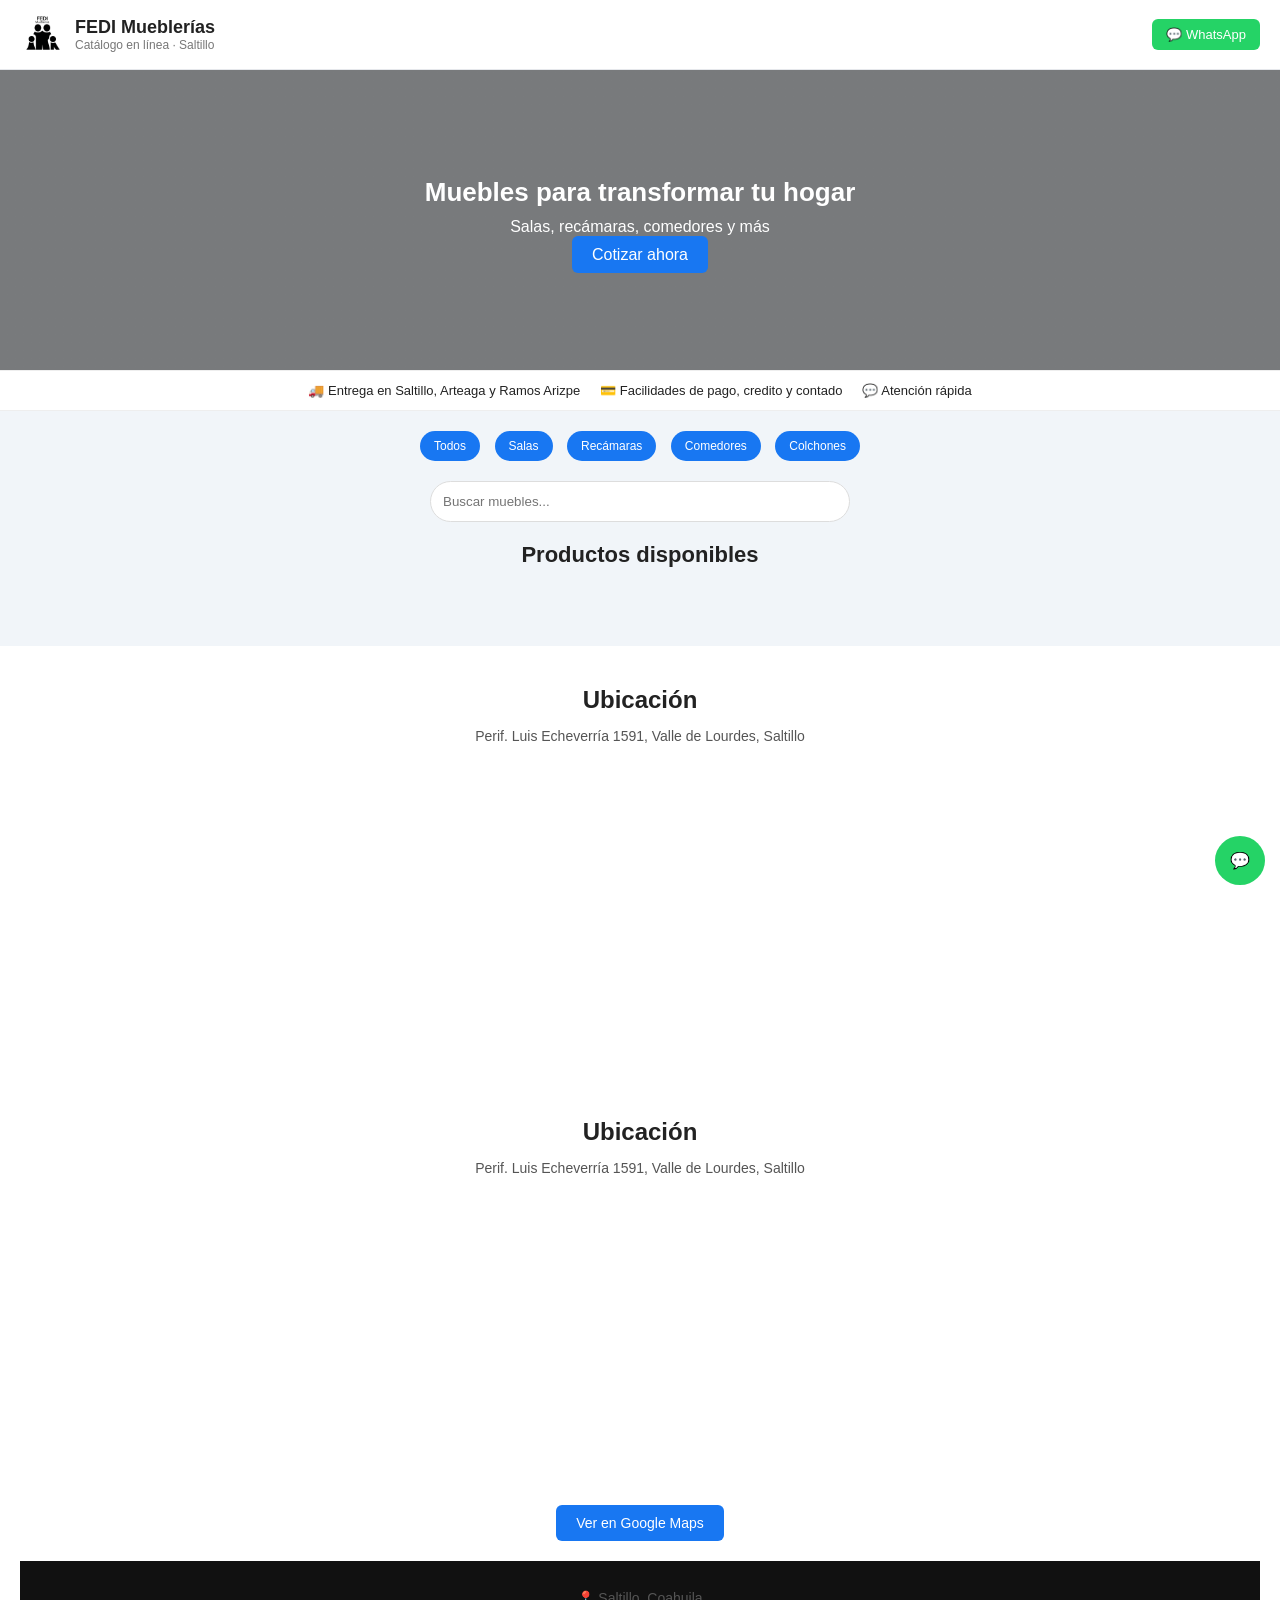
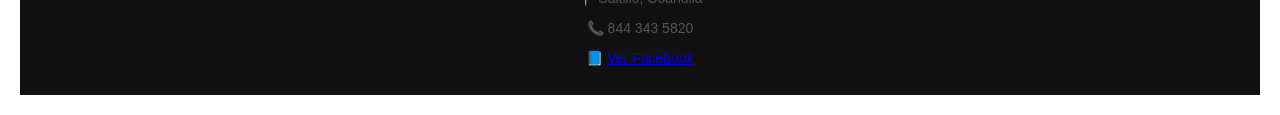
==== index.html @ 29b48a4b "Add files via upload" ====
<head>
  <meta charset="UTF-8">
  <meta name="viewport" content="width=device-width, initial-scale=1.0">
  <title>FEDI Mueblerías</title>

  <link rel="stylesheet" href="styles.css">
</head>

<body>

<header class="header">
  <div class="header-left">
    <img src="img/logo.png" class="logo">
    <div>
      <h1>FEDI Mueblerías</h1>
      <span>Catálogo en línea · Saltillo</span>
    </div>
  </div>

  <a href="https://wa.me/528443435820" target="_blank" class="header-btn">
    💬 WhatsApp
  </a>
</header>

<!-- HERO TIPO TIENDA -->
<section class="hero-banner">
  <div class="hero-content">
    <h2>Muebles para transformar tu hogar</h2>
    <p>Salas, recámaras, comedores y más</p>
    <a href="https://wa.me/528443435820" target="_blank">Cotizar ahora</a>
  </div>
</section>

<!-- BENEFICIOS -->
<section class="benefits">
  <div>🚚 Entrega en Saltillo, Arteaga y Ramos Arizpe</div>
  <div>💳 Facilidades de pago, credito y contado</div>
  <div>💬 Atención rápida</div>
</section>

<!-- CATEGORIAS -->
<section class="categorias">
  <button onclick="filtrar('todos')">Todos</button>
  <button onclick="filtrar('salas')">Salas</button>
  <button onclick="filtrar('recamaras')">Recámaras</button>
  <button onclick="filtrar('comedores')">Comedores</button>
  <button onclick="filtrar('colchones')">Colchones</button>
</section>

<!-- BUSCADOR -->
<div class="buscador">
  <input type="text" id="busqueda" placeholder="Buscar muebles..." onkeyup="buscar()">
</div>

<!-- TITULO -->
<h2 class="titulo-seccion">Productos disponibles</h2>

<!-- PRODUCTOS -->
<section id="productos" class="productos"></section>

<!-- WHATSAPP FLOAT -->
<a class="floating" href="https://wa.me/528443435820" target="_blank">
  💬
</a>
<!-- MAPA -->
<section class="mapa">
  <h2>Ubicación</h2>
  <p>Perif. Luis Echeverría 1591, Valle de Lourdes, Saltillo</p>

 <iframe 
  src="https://www.google.com/maps?q=25.388663528771954,-100.99330162883564&output=embed"
  width="100%" 
  height="300" 
  style="border:0;" 
  allowfullscreen="" 
  loading="lazy">
</iframe>

<section class="mapa">
  <h2>Ubicación</h2>
  <p>Perif. Luis Echeverría 1591, Valle de Lourdes, Saltillo</p>

  <iframe 
    src="https://www.google.com/maps?q=25.388663528771954,-100.99330162883564&output=embed"
    width="100%" 
    height="300" 
    style="border:0;" 
    allowfullscreen="" 
    loading="lazy">
  </iframe>

  <a href="https://maps.app.goo.gl/R4oZ66bBWHEtP9Dy7" target="_blank" class="btn-mapa">
    Ver en Google Maps
  </a>
</section>

<!-- FOOTER -->
<footer>
  <p>📍 Saltillo, Coahuila</p>
  <p>📞 844 343 5820</p>
  <p>📘 <a href="https://facebook.com/TU_LINK_AQUI" target="_blank">Ver Facebook</a></p>
</footer>

<script src="script.js"></script>
</body>
---- styles.css ----
body {
  margin: 0;
  font-family: 'Segoe UI', Arial, sans-serif;
  background: #f5f6f8;
  color: #222;
}

/* HEADER */
.header {
  display: flex;
  justify-content: space-between;
  align-items: center;
  background: white;
  padding: 12px 20px;
  border-bottom: 1px solid #e5e7eb;
  position: sticky;
  top: 0;
  z-index: 100;
}

.header-left {
  display: flex;
  align-items: center;
  gap: 10px;
}

.logo {
  width: 45px;
}

.header h1 {
  font-size: 16px;
  margin: 0;
}

.header span {
  font-size: 12px;
  color: #777;
}

.header-btn {
  background: #25D366;
  padding: 8px 14px;
  color: white;
  text-decoration: none;
  border-radius: 6px;
  font-size: 13px;
  font-weight: 500;
}

/* HERO */
.hero {
  text-align: center;
  padding: 30px 15px 10px;
}

.hero h2 {
  margin: 0;
  font-size: 22px;
}

.hero p {
  color: #666;
  margin-top: 5px;
}

/* BENEFICIOS */
.benefits {
  display: flex;
  justify-content: center;
  gap: 20px;
  background: white;
  padding: 12px;
  font-size: 13px;
  border-top: 1px solid #eee;
  border-bottom: 1px solid #eee;
}

/* CATEGORIAS */
.categorias {
  text-align: center;
  margin: 15px;
}

.categorias button {
  margin: 5px;
  padding: 8px 14px;
  border: none;
  background: #1877F2;
  color: white;
  border-radius: 20px;
  font-size: 12px;
  cursor: pointer;
}

/* BUSCADOR */
.buscador {
  text-align: center;
  margin: 15px;
}

.buscador input {
  width: 90%;
  max-width: 420px;
  padding: 12px;
  border-radius: 25px;
  border: 1px solid #ddd;
  outline: none;
}

/* PRODUCTOS */
.productos {
  display: grid;
  grid-template-columns: repeat(3, 1fr);
  gap: 20px;
  padding: 20px;
}

/* RESPONSIVE */
@media (max-width: 900px) {
  .productos {
    grid-template-columns: repeat(2, 1fr);
  }
}

@media (max-width: 500px) {
  .productos {
    grid-template-columns: 1fr;
  }
}

/* CARD */
.card {
  background: white;
  border-radius: 12px;
  overflow: hidden;
  transition: 0.25s ease;
  border: 1px solid #eee;
}

.card:hover {
  transform: translateY(-5px);
  box-shadow: 0 10px 25px rgba(0,0,0,0.08);
}

/* IMG */
.card img {
  width: 100%;
  height: 200px;
  object-fit: contain;
  background: #fafafa;
  padding: 10px;
}

/* INFO */
.card-info {
  padding: 12px;
}

.card-info h3 {
  font-size: 14px;
  margin: 5px 0;
}

/* PRECIO */
.precio {
  font-size: 18px;
  font-weight: bold;
  color: #111;
}

/* BOTON */
.card-info a {
  display: block;
  margin-top: 10px;
  background: #1877F2;
  color: white;
  text-align: center;
  padding: 10px;
  border-radius: 6px;
  text-decoration: none;
  font-size: 13px;
}

/* TAG */
.tag {
  font-size: 10px;
  background: #111;
  color: white;
  padding: 3px 6px;
  border-radius: 4px;
}

/* FLOATING */
.floating {
  position: fixed;
  bottom: 15px;
  right: 15px;
  background: #25D366;
  color: white;
  padding: 15px;
  border-radius: 50%;
  text-decoration: none;
}

/* FOOTER */
footer {
  background: #111;
  color: white;
  text-align: center;
  padding: 15px;
  font-size: 13px;
}
.hero-banner {
  background: linear-gradient(rgba(0,0,0,0.5), rgba(0,0,0,0.5)),
              url('img/banner.jpg');
  background-size: cover;
  background-position: center;
  height: 300px;
  display: flex;
  align-items: center;
  justify-content: center;
  text-align: center;
  color: white;
}

.hero-content h2 {
  font-size: 26px;
  margin: 0;
}

.hero-content p {
  margin: 10px 0;
}

.hero-content a {
  background: #1877F2;
  padding: 10px 20px;
  color: white;
  text-decoration: none;
  border-radius: 6px;
}
.titulo-seccion {
  text-align: center;
  margin-top: 20px;
}
.productos {
  max-width: 1200px;
  margin: auto;
}
.mapa {
  text-align: center;
  padding: 20px;
  background: white;
  margin-top: 20px;
}

.mapa h2 {
  margin-bottom: 10px;
}

.mapa p {
  color: #555;
  font-size: 14px;
}
body {
  background: #f1f5f9;
}

/* mejora header */
.header h1 {
  font-size: 18px;
  font-weight: 600;
}

/* mejora botones */
.header-btn:hover,
.card-info a:hover {
  opacity: 0.85;
}

/* mejora cards */
.card {
  transition: all 0.2s ease;
}

/* mejora titulo */
.titulo-seccion {
  font-size: 22px;
  font-weight: 600;
}
.btn-mapa {
  display: inline-block;
  margin-top: 15px;
  padding: 10px 20px;
  background: #1877F2;
  color: white;
  text-decoration: none;
  border-radius: 6px;
  font-size: 14px;
}
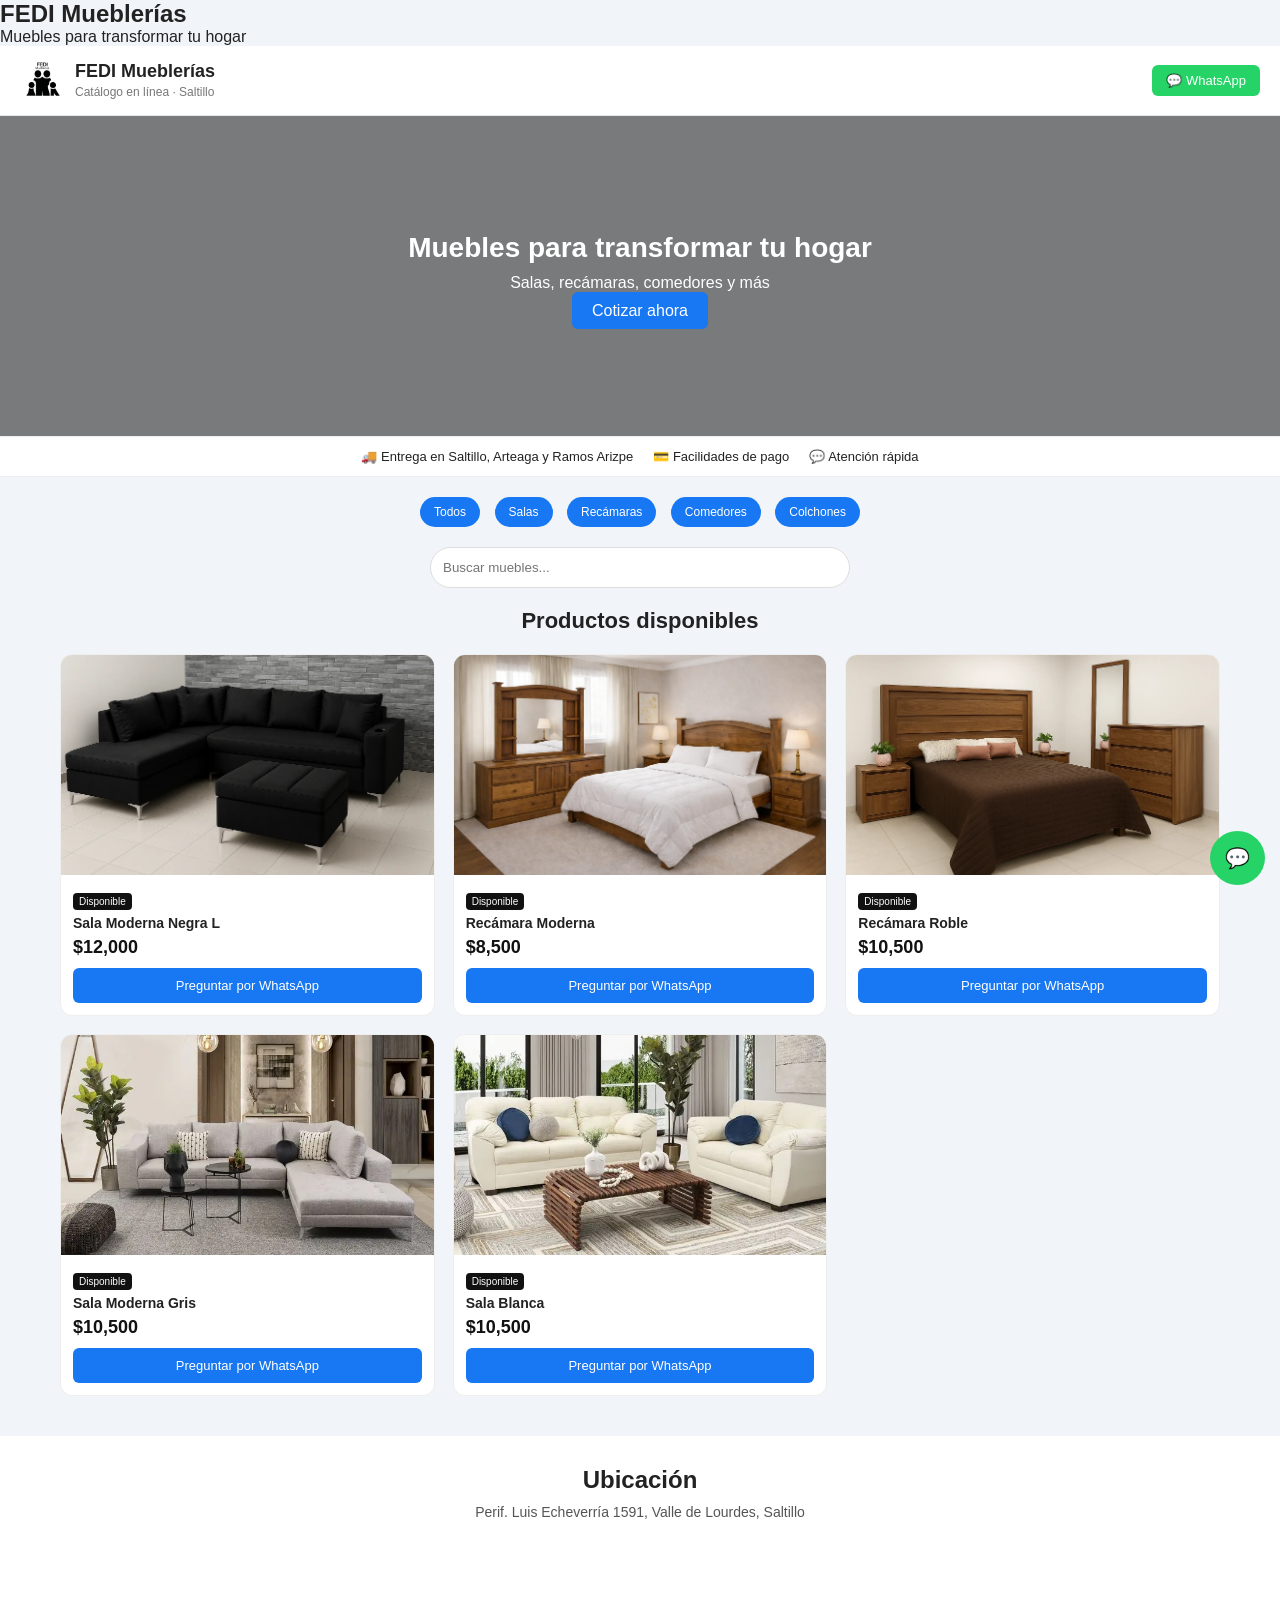
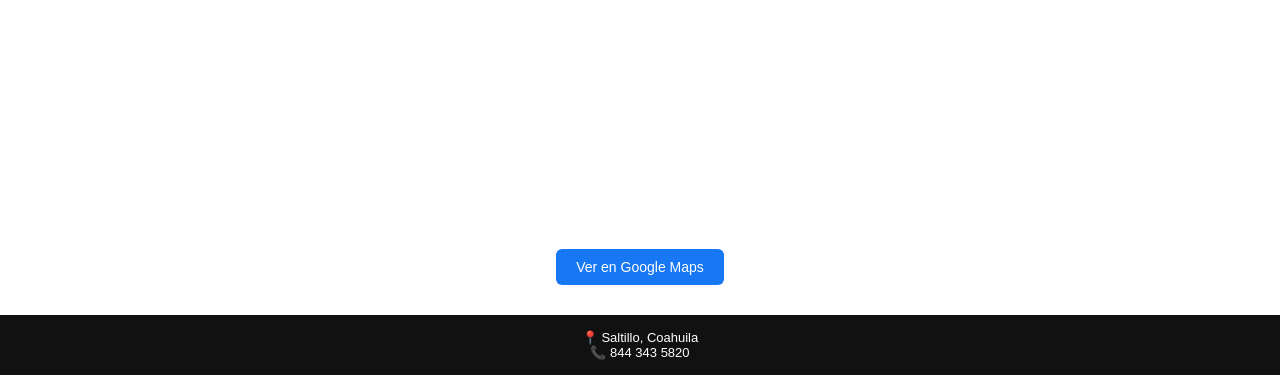
==== commit 193b6508: "Add files via upload" ====
--- a/index.html
+++ b/index.html
@@ -1,3 +1,5 @@
+<!DOCTYPE html>
+<html lang="es">
 <head>
   <meta charset="UTF-8">
   <meta name="viewport" content="width=device-width, initial-scale=1.0">
@@ -5,6 +7,9 @@
 
   <link rel="stylesheet" href="styles.css">
 </head>
+
+<h2>FEDI Mueblerías</h2>
+<p>Muebles para transformar tu hogar</p>
 
 <body>
 
@@ -22,7 +27,6 @@
   </a>
 </header>
 
-<!-- HERO TIPO TIENDA -->
 <section class="hero-banner">
   <div class="hero-content">
     <h2>Muebles para transformar tu hogar</h2>
@@ -31,14 +35,12 @@
   </div>
 </section>
 
-<!-- BENEFICIOS -->
 <section class="benefits">
   <div>🚚 Entrega en Saltillo, Arteaga y Ramos Arizpe</div>
-  <div>💳 Facilidades de pago, credito y contado</div>
+  <div>💳 Facilidades de pago</div>
   <div>💬 Atención rápida</div>
 </section>
 
-<!-- CATEGORIAS -->
 <section class="categorias">
   <button onclick="filtrar('todos')">Todos</button>
   <button onclick="filtrar('salas')">Salas</button>
@@ -47,34 +49,15 @@
   <button onclick="filtrar('colchones')">Colchones</button>
 </section>
 
-<!-- BUSCADOR -->
 <div class="buscador">
   <input type="text" id="busqueda" placeholder="Buscar muebles..." onkeyup="buscar()">
 </div>
 
-<!-- TITULO -->
 <h2 class="titulo-seccion">Productos disponibles</h2>
 
-<!-- PRODUCTOS -->
 <section id="productos" class="productos"></section>
 
-<!-- WHATSAPP FLOAT -->
-<a class="floating" href="https://wa.me/528443435820" target="_blank">
-  💬
-</a>
-<!-- MAPA -->
-<section class="mapa">
-  <h2>Ubicación</h2>
-  <p>Perif. Luis Echeverría 1591, Valle de Lourdes, Saltillo</p>
-
- <iframe 
-  src="https://www.google.com/maps?q=25.388663528771954,-100.99330162883564&output=embed"
-  width="100%" 
-  height="300" 
-  style="border:0;" 
-  allowfullscreen="" 
-  loading="lazy">
-</iframe>
+<a class="floating" href="https://wa.me/528443435820" target="_blank">💬</a>
 
 <section class="mapa">
   <h2>Ubicación</h2>
@@ -85,7 +68,6 @@
     width="100%" 
     height="300" 
     style="border:0;" 
-    allowfullscreen="" 
     loading="lazy">
   </iframe>
 
@@ -94,12 +76,12 @@
   </a>
 </section>
 
-<!-- FOOTER -->
 <footer>
   <p>📍 Saltillo, Coahuila</p>
   <p>📞 844 343 5820</p>
-  <p>📘 <a href="https://facebook.com/TU_LINK_AQUI" target="_blank">Ver Facebook</a></p>
 </footer>
 
 <script src="script.js"></script>
-</body>+
+</body>
+</html>
--- a/styles.css
+++ b/styles.css
@@ -1,7 +1,14 @@
+/* RESET */
+* {
+  margin: 0;
+  padding: 0;
+  box-sizing: border-box;
+}
+
+/* BODY */
 body {
-  margin: 0;
   font-family: 'Segoe UI', Arial, sans-serif;
-  background: #f5f6f8;
+  background: #f1f5f9;
   color: #222;
 }
 
@@ -29,8 +36,8 @@
 }
 
 .header h1 {
-  font-size: 16px;
-  margin: 0;
+  font-size: 18px;
+  font-weight: 600;
 }
 
 .header span {
@@ -46,22 +53,47 @@
   border-radius: 6px;
   font-size: 13px;
   font-weight: 500;
+  transition: 0.2s;
+}
+
+.header-btn:hover {
+  opacity: 0.85;
 }
 
 /* HERO */
-.hero {
-  text-align: center;
-  padding: 30px 15px 10px;
-}
-
-.hero h2 {
-  margin: 0;
-  font-size: 22px;
-}
-
-.hero p {
-  color: #666;
-  margin-top: 5px;
+.hero-banner {
+  background: linear-gradient(rgba(0,0,0,0.5), rgba(0,0,0,0.5)),
+              url('img/banner.jpg');
+  background-size: cover;
+  background-position: center;
+  height: 320px;
+  display: flex;
+  align-items: center;
+  justify-content: center;
+  text-align: center;
+  color: white;
+}
+
+.hero-content h2 {
+  font-size: 28px;
+}
+
+.hero-content p {
+  margin: 10px 0;
+  font-size: 16px;
+}
+
+.hero-content a {
+  background: #1877F2;
+  padding: 10px 20px;
+  color: white;
+  text-decoration: none;
+  border-radius: 6px;
+  transition: 0.2s;
+}
+
+.hero-content a:hover {
+  opacity: 0.85;
 }
 
 /* BENEFICIOS */
@@ -74,6 +106,8 @@
   font-size: 13px;
   border-top: 1px solid #eee;
   border-bottom: 1px solid #eee;
+  flex-wrap: wrap;
+  text-align: center;
 }
 
 /* CATEGORIAS */
@@ -91,6 +125,11 @@
   border-radius: 20px;
   font-size: 12px;
   cursor: pointer;
+  transition: 0.2s;
+}
+
+.categorias button:hover {
+  opacity: 0.85;
 }
 
 /* BUSCADOR */
@@ -108,12 +147,22 @@
   outline: none;
 }
 
-/* PRODUCTOS */
+/* TITULO */
+.titulo-seccion {
+  text-align: center;
+  margin-top: 20px;
+  font-size: 22px;
+  font-weight: 600;
+}
+
+/* PRODUCTOS GRID */
 .productos {
   display: grid;
   grid-template-columns: repeat(3, 1fr);
-  gap: 20px;
+  gap: 18px;
   padding: 20px;
+  max-width: 1200px;
+  margin: auto;
 }
 
 /* RESPONSIVE */
@@ -134,8 +183,8 @@
   background: white;
   border-radius: 12px;
   overflow: hidden;
+  border: 1px solid #eee;
   transition: 0.25s ease;
-  border: 1px solid #eee;
 }
 
 .card:hover {
@@ -146,10 +195,9 @@
 /* IMG */
 .card img {
   width: 100%;
-  height: 200px;
-  object-fit: contain;
-  background: #fafafa;
-  padding: 10px;
+  height: 220px;
+  object-fit: cover;
+  background: #f3f3f3;
 }
 
 /* INFO */
@@ -159,7 +207,7 @@
 
 .card-info h3 {
   font-size: 14px;
-  margin: 5px 0;
+  margin: 6px 0;
 }
 
 /* PRECIO */
@@ -180,6 +228,11 @@
   border-radius: 6px;
   text-decoration: none;
   font-size: 13px;
+  transition: 0.2s;
+}
+
+.card-info a:hover {
+  opacity: 0.85;
 }
 
 /* TAG */
@@ -191,7 +244,7 @@
   border-radius: 4px;
 }
 
-/* FLOATING */
+/* WHATSAPP FLOAT */
 .floating {
   position: fixed;
   bottom: 15px;
@@ -201,56 +254,13 @@
   padding: 15px;
   border-radius: 50%;
   text-decoration: none;
-}
-
-/* FOOTER */
-footer {
-  background: #111;
-  color: white;
-  text-align: center;
-  padding: 15px;
-  font-size: 13px;
-}
-.hero-banner {
-  background: linear-gradient(rgba(0,0,0,0.5), rgba(0,0,0,0.5)),
-              url('img/banner.jpg');
-  background-size: cover;
-  background-position: center;
-  height: 300px;
-  display: flex;
-  align-items: center;
-  justify-content: center;
-  text-align: center;
-  color: white;
-}
-
-.hero-content h2 {
-  font-size: 26px;
-  margin: 0;
-}
-
-.hero-content p {
-  margin: 10px 0;
-}
-
-.hero-content a {
-  background: #1877F2;
-  padding: 10px 20px;
-  color: white;
-  text-decoration: none;
-  border-radius: 6px;
-}
-.titulo-seccion {
-  text-align: center;
-  margin-top: 20px;
-}
-.productos {
-  max-width: 1200px;
-  margin: auto;
-}
+  font-size: 20px;
+}
+
+/* MAPA */
 .mapa {
   text-align: center;
-  padding: 20px;
+  padding: 30px 20px;
   background: white;
   margin-top: 20px;
 }
@@ -262,33 +272,10 @@
 .mapa p {
   color: #555;
   font-size: 14px;
-}
-body {
-  background: #f1f5f9;
-}
-
-/* mejora header */
-.header h1 {
-  font-size: 18px;
-  font-weight: 600;
-}
-
-/* mejora botones */
-.header-btn:hover,
-.card-info a:hover {
-  opacity: 0.85;
-}
-
-/* mejora cards */
-.card {
-  transition: all 0.2s ease;
-}
-
-/* mejora titulo */
-.titulo-seccion {
-  font-size: 22px;
-  font-weight: 600;
-}
+  margin-bottom: 10px;
+}
+
+/* BOTON MAPA */
 .btn-mapa {
   display: inline-block;
   margin-top: 15px;
@@ -298,4 +285,18 @@
   text-decoration: none;
   border-radius: 6px;
   font-size: 14px;
-}
+  transition: 0.2s;
+}
+
+.btn-mapa:hover {
+  opacity: 0.85;
+}
+
+/* FOOTER */
+footer {
+  background: #111;
+  color: white;
+  text-align: center;
+  padding: 15px;
+  font-size: 13px;
+}
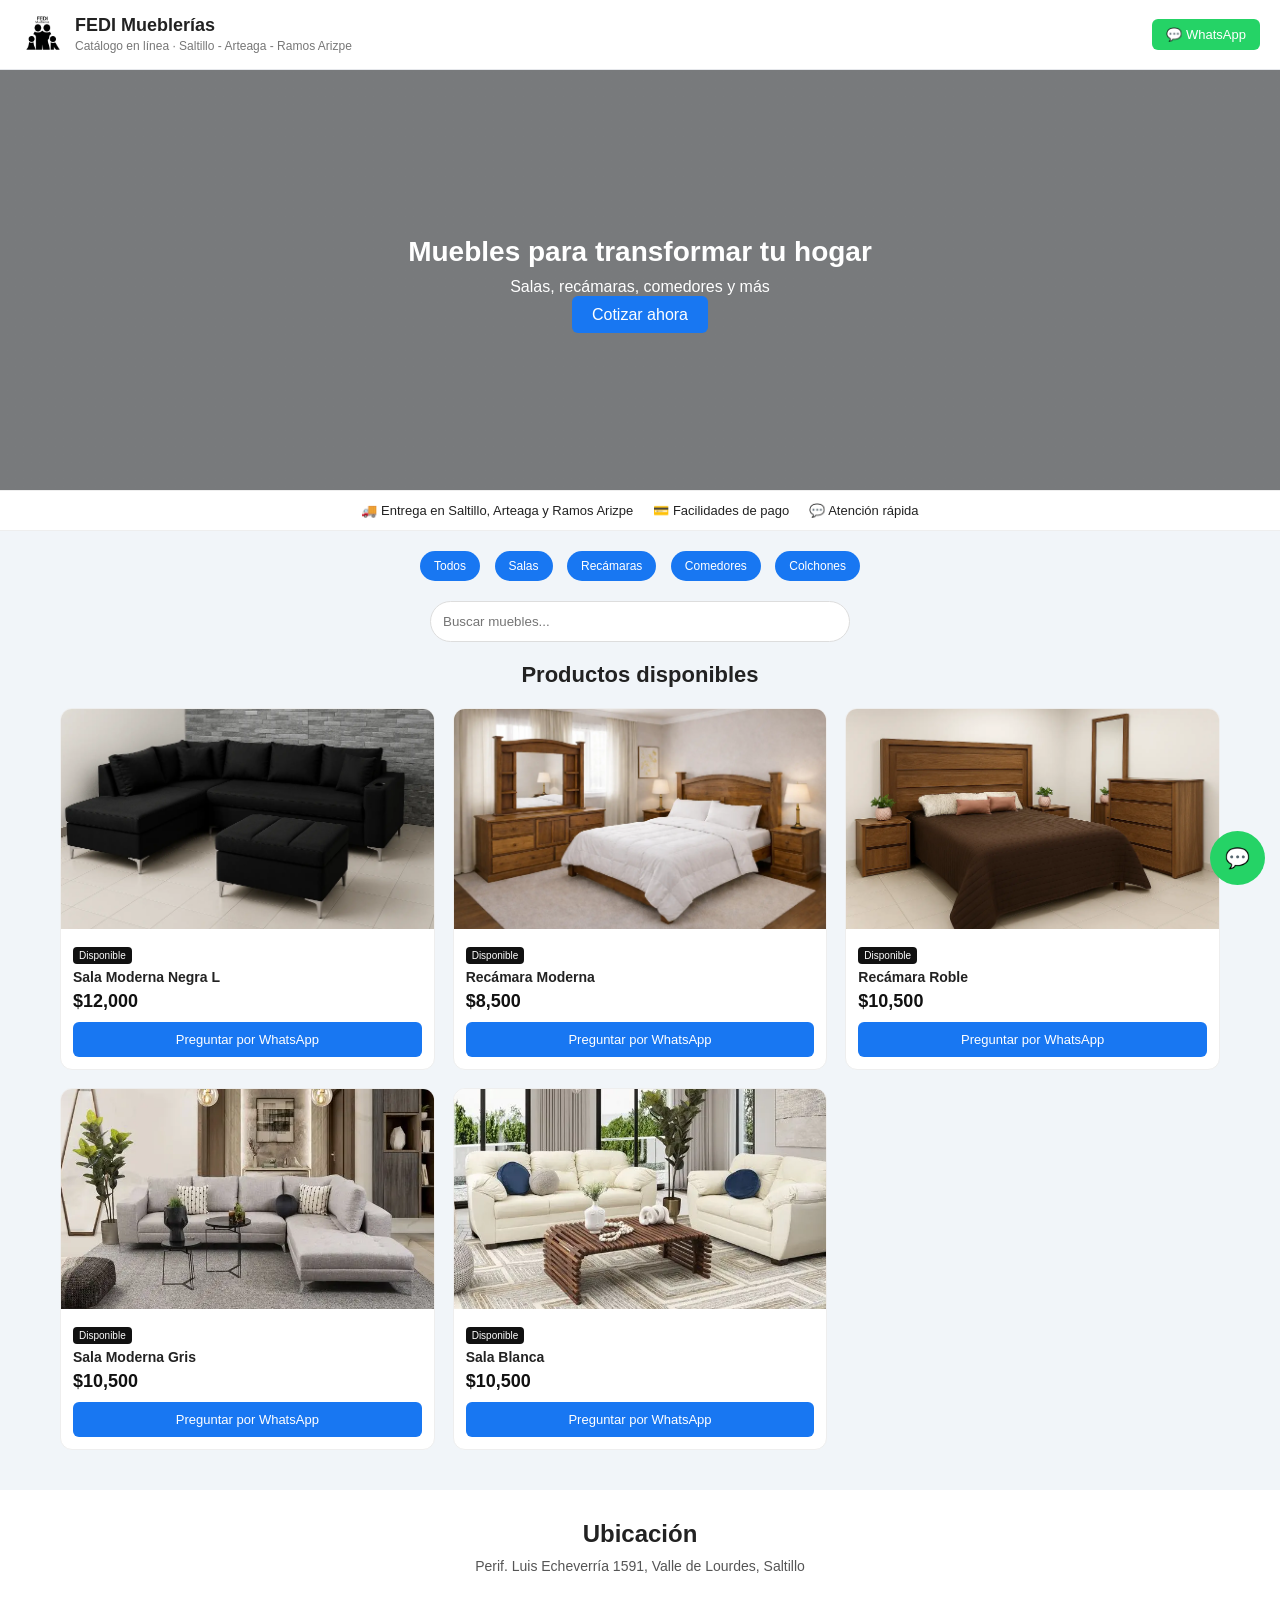
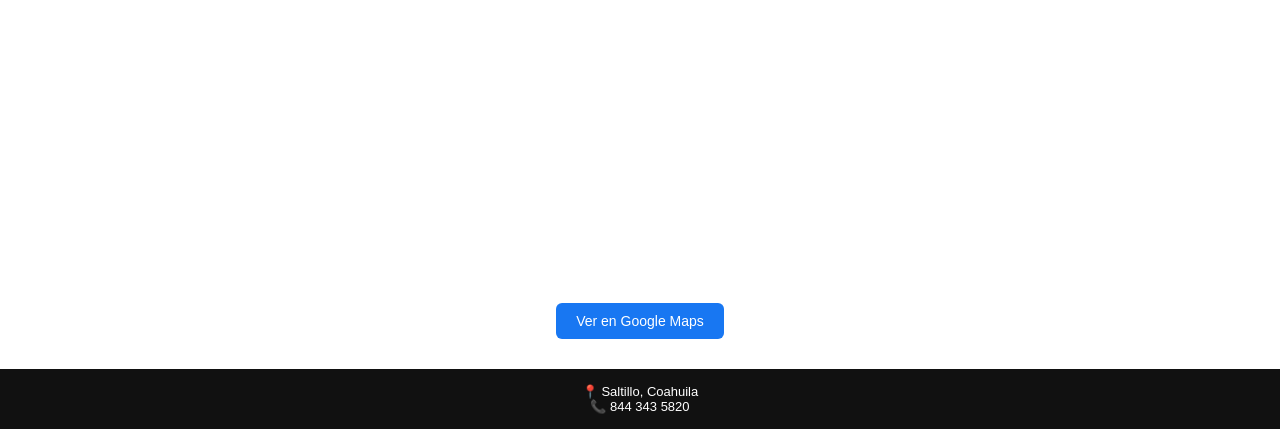
==== commit a92d5307: "Add files via upload" ====
--- a/index.html
+++ b/index.html
@@ -8,9 +8,6 @@
   <link rel="stylesheet" href="styles.css">
 </head>
 
-<h2>FEDI Mueblerías</h2>
-<p>Muebles para transformar tu hogar</p>
-
 <body>
 
 <header class="header">
@@ -18,7 +15,7 @@
     <img src="img/logo.png" class="logo">
     <div>
       <h1>FEDI Mueblerías</h1>
-      <span>Catálogo en línea · Saltillo</span>
+      <span>Catálogo en línea · Saltillo - Arteaga - Ramos Arizpe</span>
     </div>
   </div>
 
--- a/styles.css
+++ b/styles.css
@@ -63,16 +63,29 @@
 /* HERO */
 .hero-banner {
   background: linear-gradient(rgba(0,0,0,0.5), rgba(0,0,0,0.5)),
-              url('img/banner.jpg');
+              url('img/banner..jpg.jpeg');
   background-size: cover;
   background-position: center;
-  height: 320px;
+  height: 420px;
   display: flex;
   align-items: center;
   justify-content: center;
   text-align: center;
   color: white;
 }
+.hero-content {
+  max-width: 600px;
+}
+
+.hero-content h2 {
+  font-size: 32px;
+  font-weight: 600;
+}
+
+.hero-content p {
+  font-size: 18px;
+}
+
 
 .hero-content h2 {
   font-size: 28px;
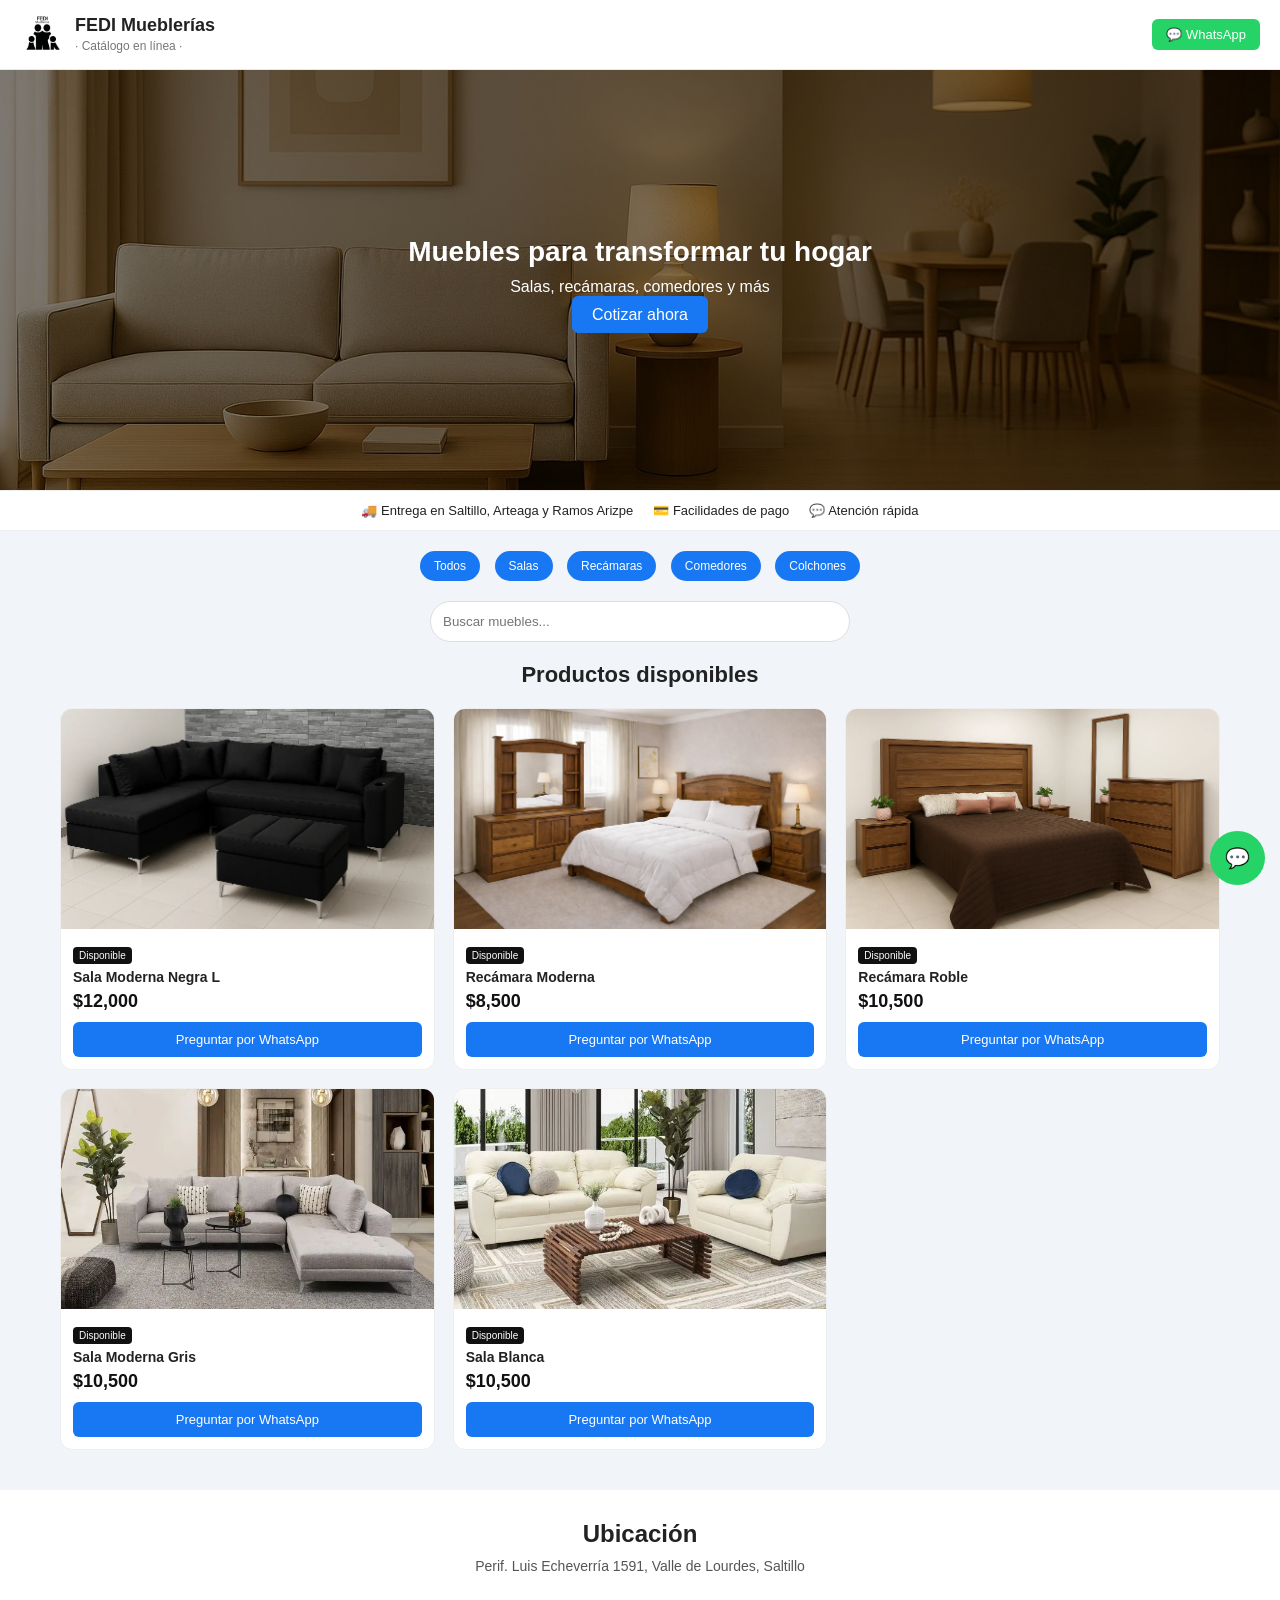
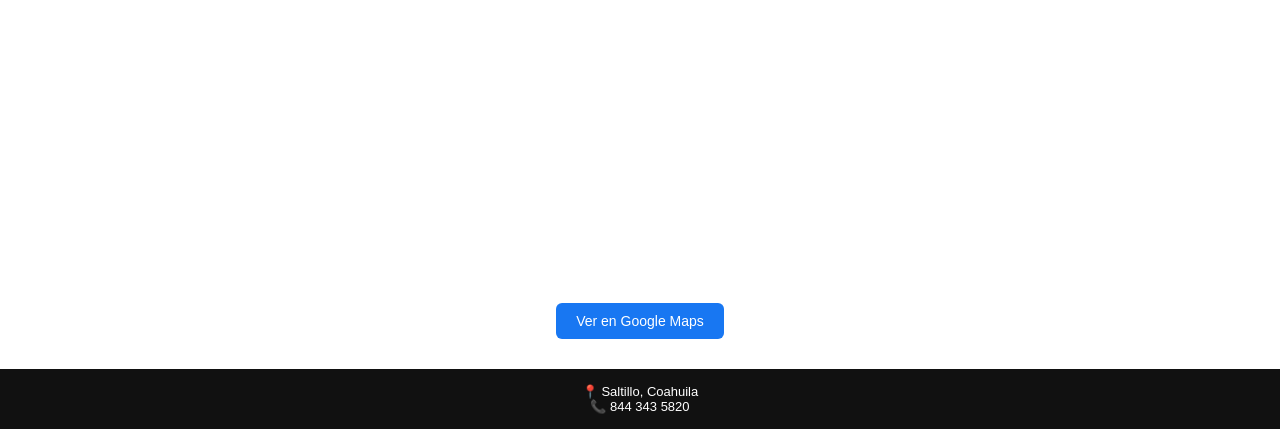
==== commit 13a78d35: "Add files via upload" ====
--- a/index.html
+++ b/index.html
@@ -15,7 +15,7 @@
     <img src="img/logo.png" class="logo">
     <div>
       <h1>FEDI Mueblerías</h1>
-      <span>Catálogo en línea · Saltillo - Arteaga - Ramos Arizpe</span>
+      <span>· Catálogo en línea ·</span>
     </div>
   </div>
 
--- a/styles.css
+++ b/styles.css
@@ -63,7 +63,7 @@
 /* HERO */
 .hero-banner {
   background: linear-gradient(rgba(0,0,0,0.5), rgba(0,0,0,0.5)),
-              url('img/banner..jpg.jpeg');
+              url('img/banner.webp');
   background-size: cover;
   background-position: center;
   height: 420px;
@@ -73,19 +73,15 @@
   text-align: center;
   color: white;
 }
-.hero-content {
-  max-width: 600px;
-}
-
 .hero-content h2 {
   font-size: 32px;
   font-weight: 600;
 }
 
 .hero-content p {
+  margin: 10px 0;
   font-size: 18px;
 }
-
 
 .hero-content h2 {
   font-size: 28px;
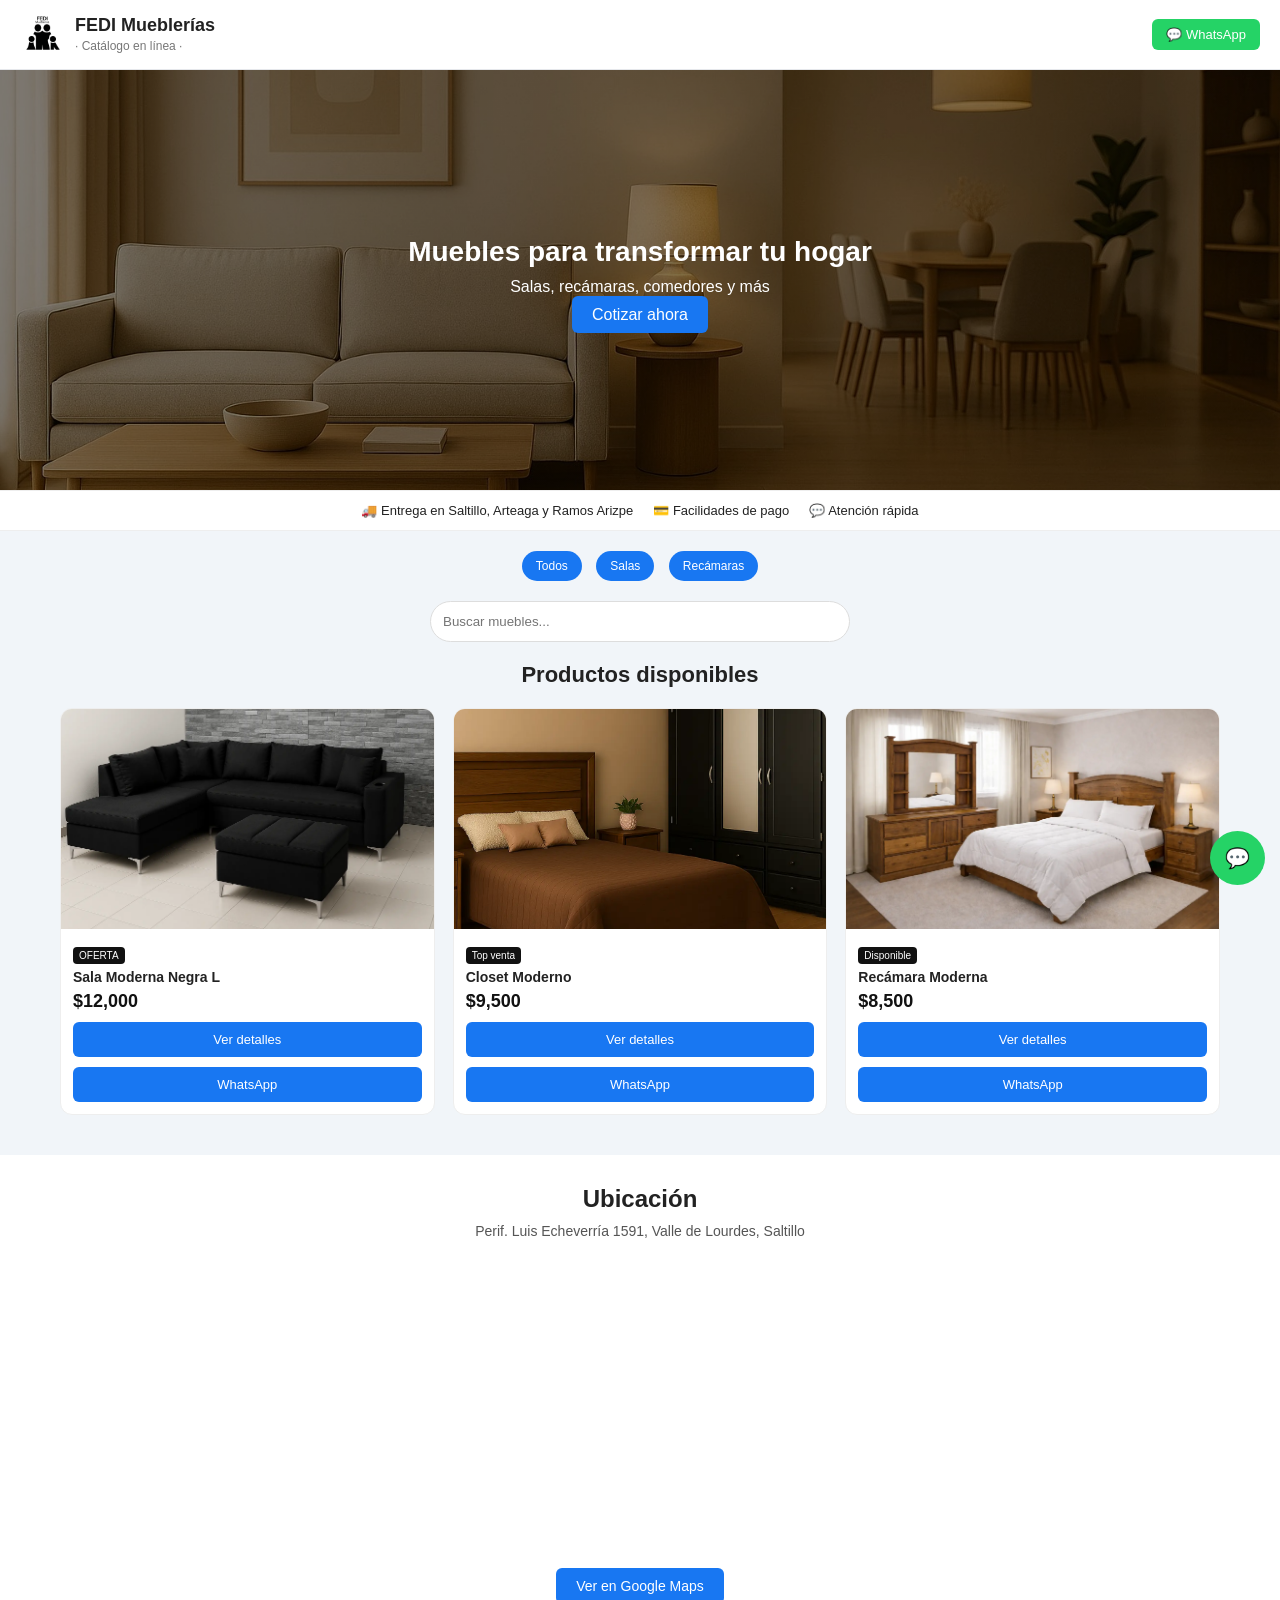
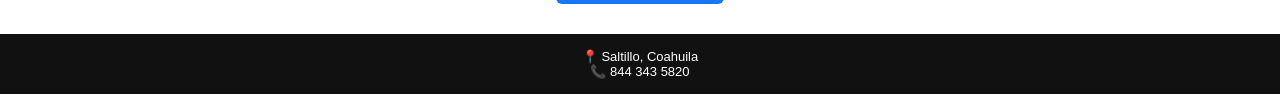
==== commit b1bc7e99: "Add files via upload" ====
--- a/index.html
+++ b/index.html
@@ -4,7 +4,6 @@
   <meta charset="UTF-8">
   <meta name="viewport" content="width=device-width, initial-scale=1.0">
   <title>FEDI Mueblerías</title>
-
   <link rel="stylesheet" href="styles.css">
 </head>
 
@@ -42,8 +41,6 @@
   <button onclick="filtrar('todos')">Todos</button>
   <button onclick="filtrar('salas')">Salas</button>
   <button onclick="filtrar('recamaras')">Recámaras</button>
-  <button onclick="filtrar('comedores')">Comedores</button>
-  <button onclick="filtrar('colchones')">Colchones</button>
 </section>
 
 <div class="buscador">
@@ -78,6 +75,12 @@
   <p>📞 844 343 5820</p>
 </footer>
 
+<!-- MODAL -->
+<div id="modal" class="modal">
+  <span class="cerrar">&times;</span>
+  <img class="modal-contenido" id="imgModal">
+</div>
+
 <script src="script.js"></script>
 
 </body>
--- a/styles.css
+++ b/styles.css
@@ -309,3 +309,36 @@
   padding: 15px;
   font-size: 13px;
 }
+.card img {
+  transition: transform 0.4s ease;
+}
+
+.card:hover img {
+  transform: scale(1.08);
+}
+.modal {
+  display: none;
+  position: fixed;
+  z-index: 200;
+  padding-top: 60px;
+  left: 0;
+  top: 0;
+  width: 100%;
+  height: 100%;
+  background: rgba(0,0,0,0.9);
+}
+
+.modal-contenido {
+  margin: auto;
+  display: block;
+  max-width: 80%;
+}
+
+.cerrar {
+  position: absolute;
+  top: 20px;
+  right: 35px;
+  color: white;
+  font-size: 30px;
+  cursor: pointer;
+}
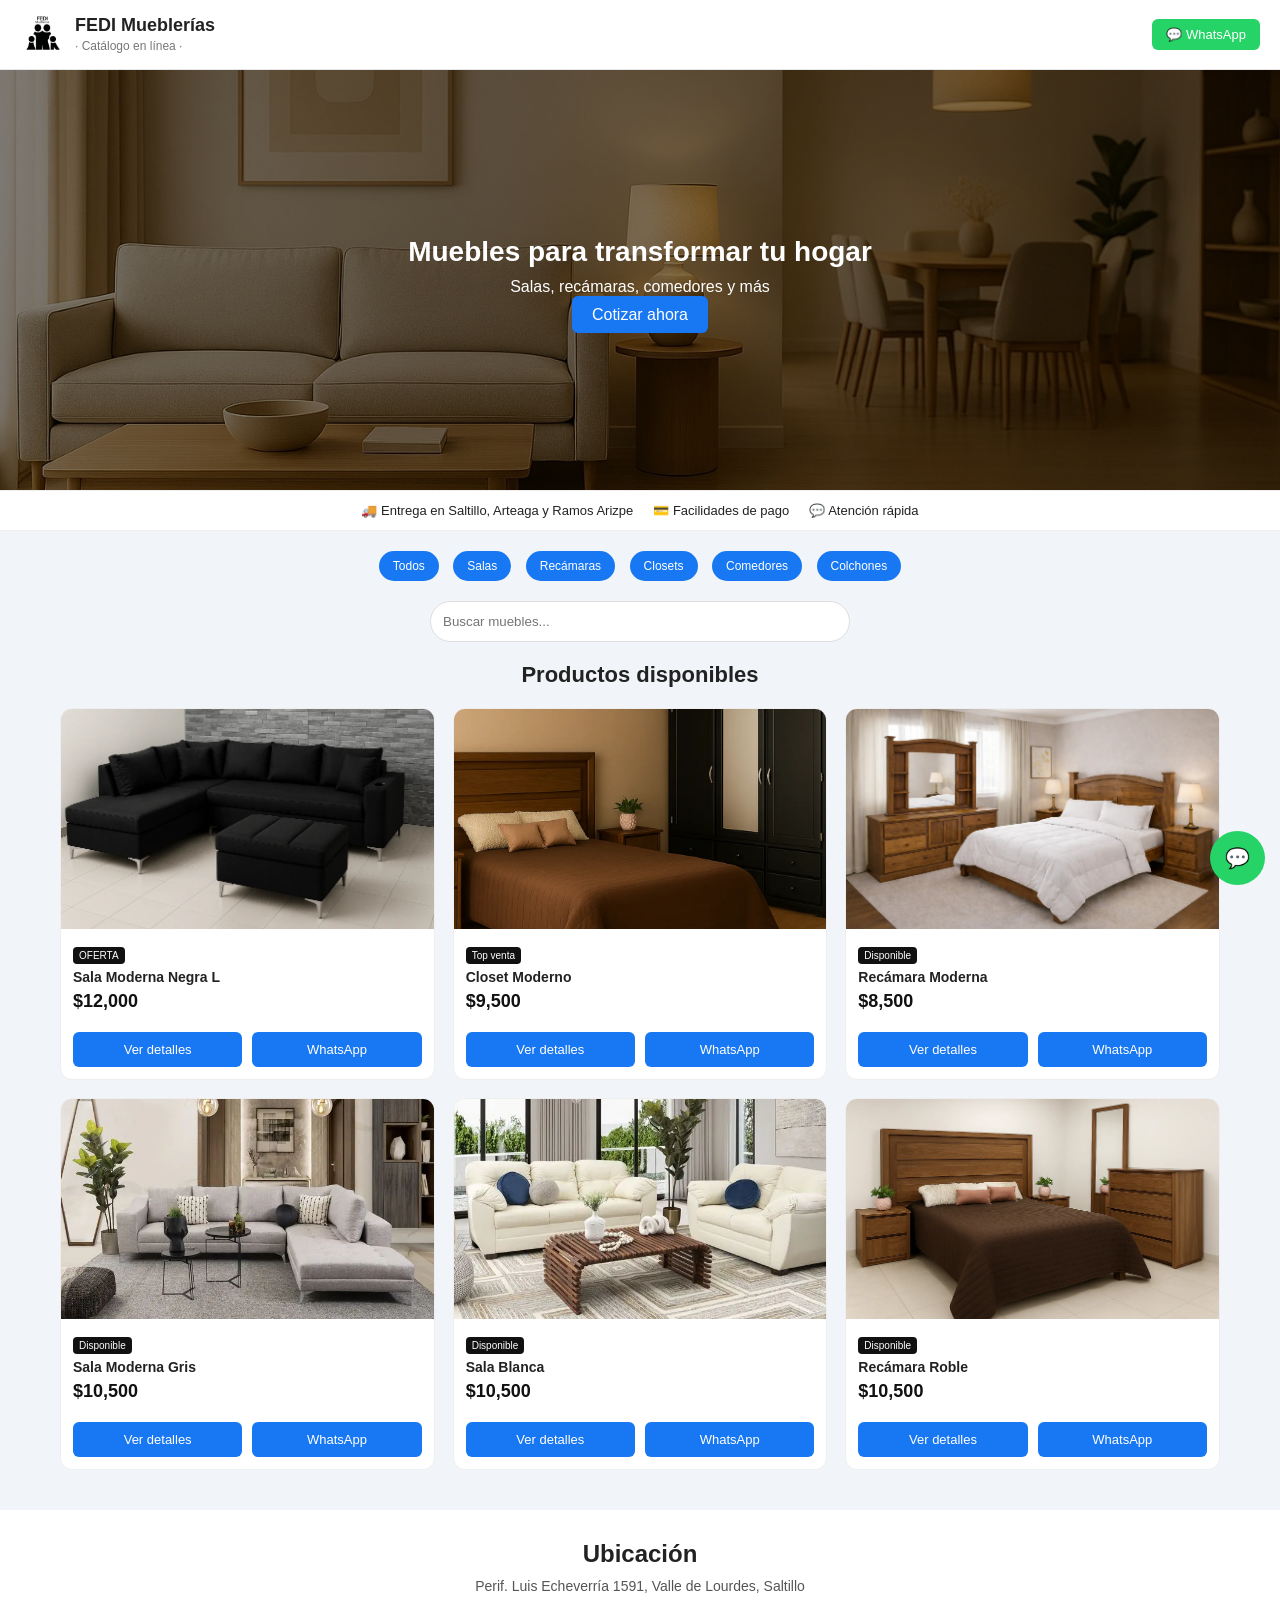
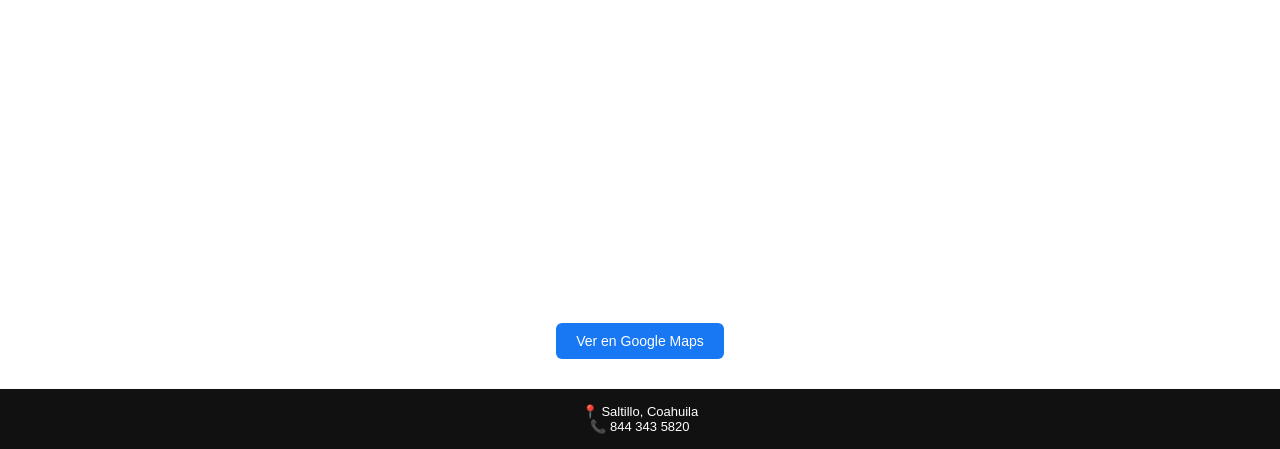
==== commit bea5873a: "Add files via upload" ====
--- a/index.html
+++ b/index.html
@@ -41,6 +41,11 @@
   <button onclick="filtrar('todos')">Todos</button>
   <button onclick="filtrar('salas')">Salas</button>
   <button onclick="filtrar('recamaras')">Recámaras</button>
+  <button onclick="filtrar('closets')">Closets</button>
+  <button onclick="filtrar('comedores')">Comedores</button>
+  <button onclick="filtrar('colchones')">Colchones</button>
+</section>
+
 </section>
 
 <div class="buscador">
--- a/styles.css
+++ b/styles.css
@@ -342,3 +342,139 @@
   font-size: 30px;
   cursor: pointer;
 }
+.botones-card {
+  display: flex;
+  gap: 10px;
+  margin-top: 10px;
+}
+
+.btn-detalle {
+  flex: 1;
+  background: #111;
+  color: white;
+  text-align: center;
+  padding: 8px;
+  border-radius: 6px;
+  text-decoration: none;
+  font-size: 13px;
+}
+
+.btn-wsp {
+  flex: 1;
+  background: #25D366;
+  color: white;
+  text-align: center;
+  padding: 8px;
+  border-radius: 6px;
+  text-decoration: none;
+  font-size: 13px;
+}
+/* DETALLE PRODUCTO */
+.detalle-container {
+  display: grid;
+  grid-template-columns: 1fr 1fr;
+  gap: 40px;
+  max-width: 1100px;
+  margin: 60px auto;
+  padding: 20px;
+  align-items: center;
+}
+
+.detalle-img-container {
+  text-align: center;
+}
+
+.detalle-img {
+  width: 100%;
+  max-width: 500px;
+  border-radius: 12px;
+}
+
+.detalle-info h1 {
+  font-size: 28px;
+  margin-bottom: 10px;
+}
+
+.detalle-precio {
+  font-size: 26px;
+  font-weight: bold;
+  margin-bottom: 10px;
+}
+
+.detalle-extra {
+  color: #555;
+  margin-bottom: 15px;
+}
+
+/* COLORES */
+.colores-container {
+  margin: 15px 0;
+}
+
+.colores {
+  display: flex;
+  gap: 10px;
+  margin-top: 8px;
+}
+
+.color-circulo {
+  width: 22px;
+  height: 22px;
+  border-radius: 50%;
+  cursor: pointer;
+  border: 2px solid #ddd;
+  transition: 0.2s;
+}
+
+.color-circulo:hover {
+  transform: scale(1.2);
+  border: 2px solid #111;
+}
+
+/* BOTON COMPRAR */
+.btn-comprar {
+  display: inline-block;
+  margin-top: 20px;
+  background: #25D366;
+  color: white;
+  padding: 12px 20px;
+  border-radius: 6px;
+  text-decoration: none;
+  font-weight: 500;
+}
+
+/* VOLVER */
+.volver {
+  display: inline-block;
+  margin-bottom: 15px;
+  font-size: 13px;
+  color: #666;
+  text-decoration: none;
+}
+
+.volver:hover {
+  color: #111;
+}
+
+/* RESPONSIVE */
+@media (max-width: 768px) {
+  .detalle-container {
+    grid-template-columns: 1fr;
+    text-align: center;
+  }
+}
+.detalle-container {
+  display: grid;
+  grid-template-columns: 1fr 1fr;
+  gap: 40px;
+  max-width: 1100px;
+  margin: 40px auto;
+  padding: 20px;
+}
+
+.detalle-img img {
+  width: 100%;
+  max-height: 450px;
+  object-fit: cover;
+  border-radius: 12px;
+}
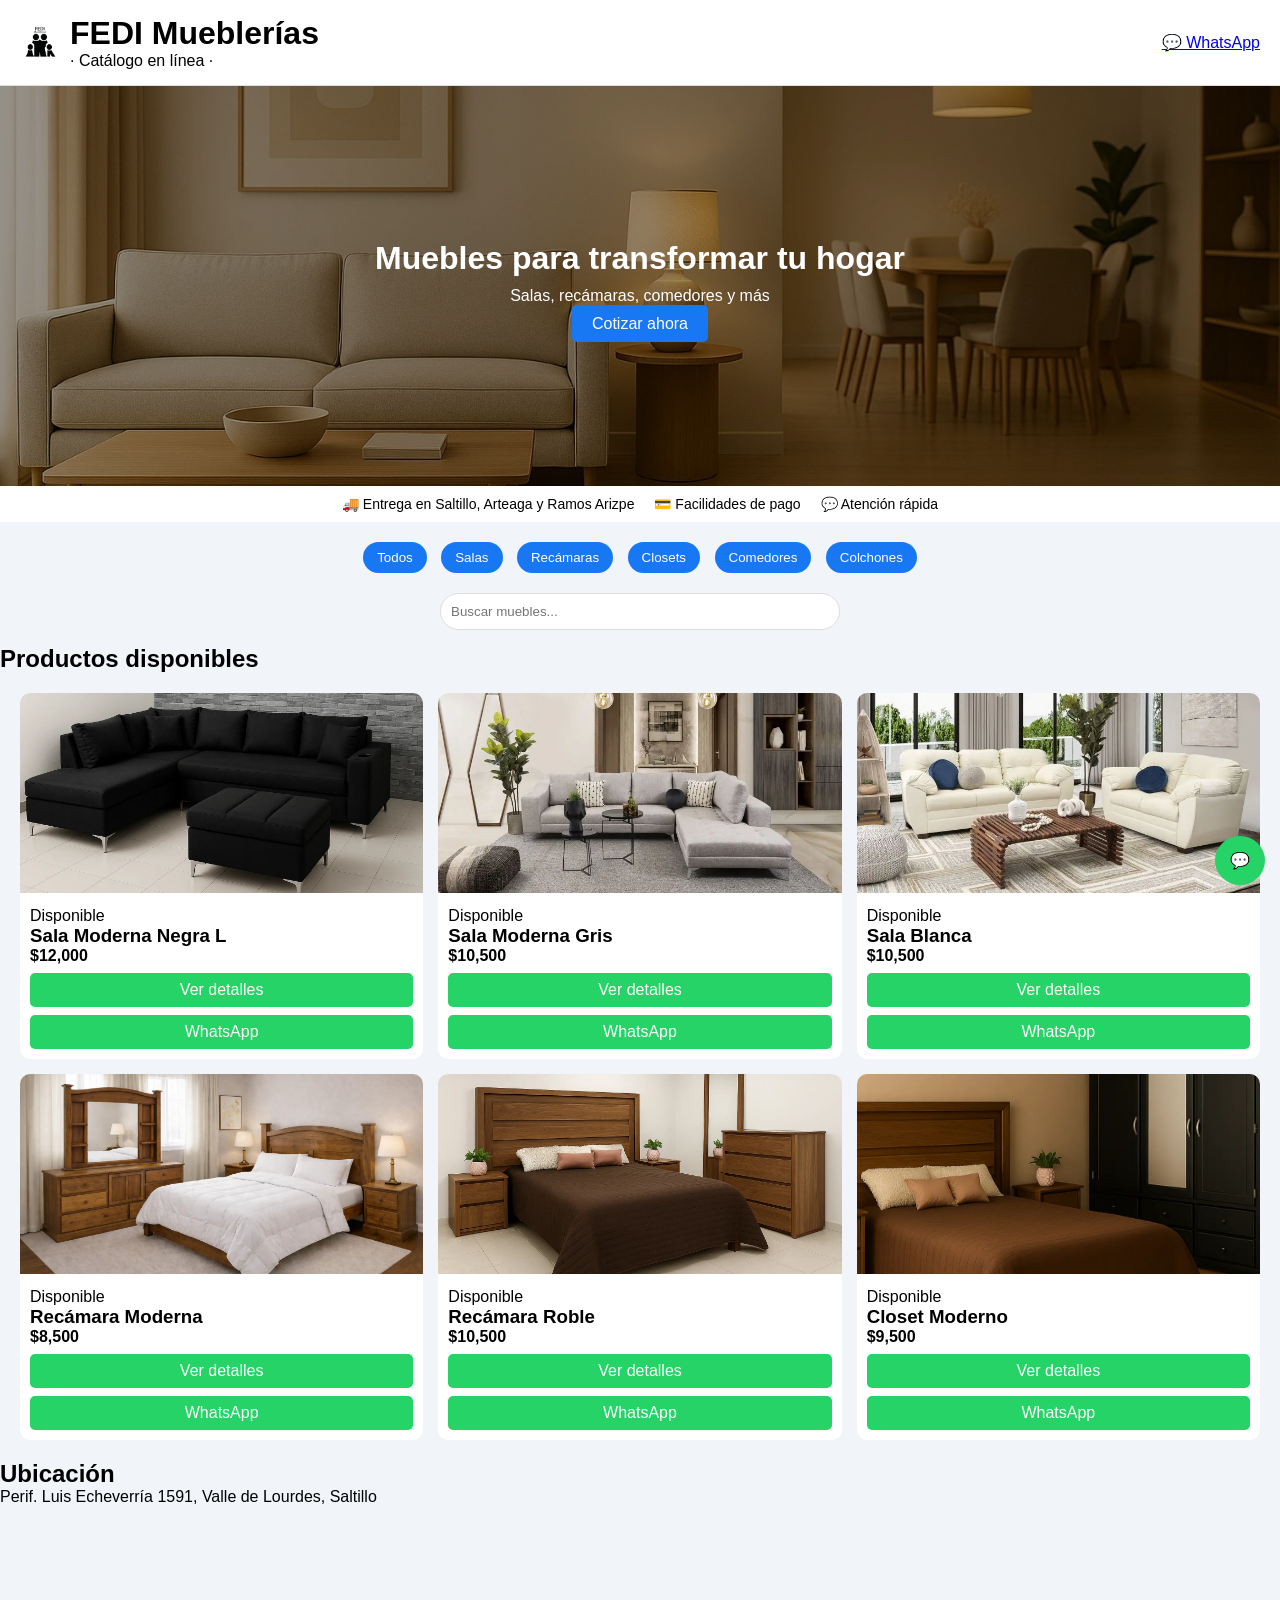
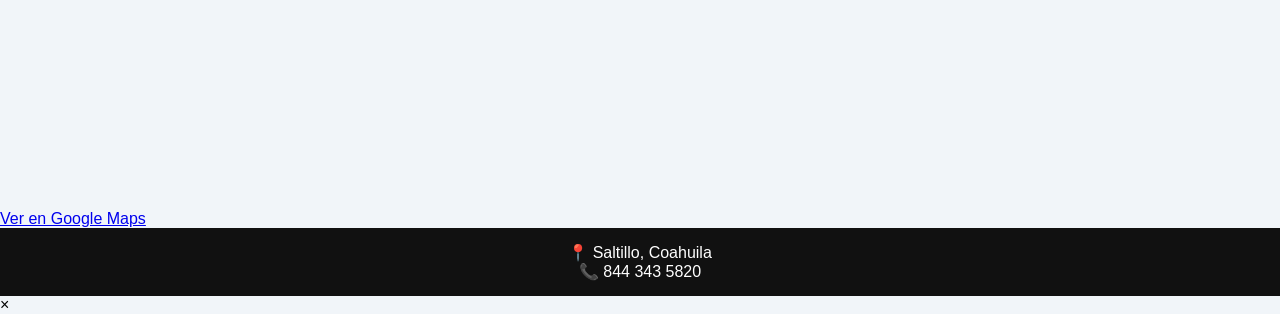
==== commit e11aa2e2: "Add files via upload" ====
--- a/index.html
+++ b/index.html
@@ -46,8 +46,6 @@
   <button onclick="filtrar('colchones')">Colchones</button>
 </section>
 
-</section>
-
 <div class="buscador">
   <input type="text" id="busqueda" placeholder="Buscar muebles..." onkeyup="buscar()">
 </div>
--- a/styles.css
+++ b/styles.css
@@ -1,3 +1,9 @@
+:root {
+  --primary: #1877F2;
+  --whatsapp: #25D366;
+  --bg: #f1f5f9;
+}
+
 /* RESET */
 * {
   margin: 0;
@@ -5,11 +11,9 @@
   box-sizing: border-box;
 }
 
-/* BODY */
 body {
-  font-family: 'Segoe UI', Arial, sans-serif;
-  background: #f1f5f9;
-  color: #222;
+  font-family: Arial;
+  background: var(--bg);
 }
 
 /* HEADER */
@@ -17,12 +21,9 @@
   display: flex;
   justify-content: space-between;
   align-items: center;
+  padding: 15px 20px;
   background: white;
-  padding: 12px 20px;
-  border-bottom: 1px solid #e5e7eb;
-  position: sticky;
-  top: 0;
-  z-index: 100;
+  border-bottom: 1px solid #ddd;
 }
 
 .header-left {
@@ -32,91 +33,47 @@
 }
 
 .logo {
-  width: 45px;
-}
-
-.header h1 {
-  font-size: 18px;
-  font-weight: 600;
-}
-
-.header span {
-  font-size: 12px;
-  color: #777;
-}
-
-.header-btn {
-  background: #25D366;
-  padding: 8px 14px;
-  color: white;
-  text-decoration: none;
-  border-radius: 6px;
-  font-size: 13px;
-  font-weight: 500;
-  transition: 0.2s;
-}
-
-.header-btn:hover {
-  opacity: 0.85;
+  width: 40px;
 }
 
 /* HERO */
 .hero-banner {
-  background: linear-gradient(rgba(0,0,0,0.5), rgba(0,0,0,0.5)),
+  height: 400px;
+  background: linear-gradient(rgba(0,0,0,0.4), rgba(0,0,0,0.4)),
               url('img/banner.webp');
   background-size: cover;
   background-position: center;
-  height: 420px;
   display: flex;
   align-items: center;
   justify-content: center;
   text-align: center;
   color: white;
 }
+
 .hero-content h2 {
   font-size: 32px;
-  font-weight: 600;
 }
 
 .hero-content p {
   margin: 10px 0;
-  font-size: 18px;
-}
-
-.hero-content h2 {
-  font-size: 28px;
-}
-
-.hero-content p {
-  margin: 10px 0;
-  font-size: 16px;
 }
 
 .hero-content a {
-  background: #1877F2;
+  background: var(--primary);
+  color: white;
   padding: 10px 20px;
-  color: white;
-  text-decoration: none;
-  border-radius: 6px;
-  transition: 0.2s;
-}
-
-.hero-content a:hover {
-  opacity: 0.85;
-}
-
-/* BENEFICIOS */
+  text-decoration: none;
+  border-radius: 5px;
+}
+
+/* BENEFITS */
 .benefits {
   display: flex;
   justify-content: center;
   gap: 20px;
   background: white;
-  padding: 12px;
-  font-size: 13px;
-  border-top: 1px solid #eee;
-  border-bottom: 1px solid #eee;
-  flex-wrap: wrap;
-  text-align: center;
+  padding: 10px;
+  font-size: 14px;
 }
 
 /* CATEGORIAS */
@@ -129,16 +86,10 @@
   margin: 5px;
   padding: 8px 14px;
   border: none;
-  background: #1877F2;
+  background: var(--primary);
   color: white;
   border-radius: 20px;
-  font-size: 12px;
   cursor: pointer;
-  transition: 0.2s;
-}
-
-.categorias button:hover {
-  opacity: 0.85;
 }
 
 /* BUSCADOR */
@@ -149,156 +100,61 @@
 
 .buscador input {
   width: 90%;
-  max-width: 420px;
-  padding: 12px;
-  border-radius: 25px;
+  max-width: 400px;
+  padding: 10px;
+  border-radius: 20px;
   border: 1px solid #ddd;
-  outline: none;
-}
-
-/* TITULO */
-.titulo-seccion {
-  text-align: center;
-  margin-top: 20px;
-  font-size: 22px;
-  font-weight: 600;
-}
-
-/* PRODUCTOS GRID */
+}
+
+/* PRODUCTOS */
 .productos {
   display: grid;
   grid-template-columns: repeat(3, 1fr);
-  gap: 18px;
+  gap: 15px;
   padding: 20px;
-  max-width: 1200px;
-  margin: auto;
-}
-
-/* RESPONSIVE */
-@media (max-width: 900px) {
-  .productos {
-    grid-template-columns: repeat(2, 1fr);
-  }
-}
-
-@media (max-width: 500px) {
-  .productos {
-    grid-template-columns: 1fr;
-  }
-}
-
-/* CARD */
+}
+
 .card {
   background: white;
-  border-radius: 12px;
+  border-radius: 10px;
   overflow: hidden;
-  border: 1px solid #eee;
-  transition: 0.25s ease;
-}
-
-.card:hover {
-  transform: translateY(-5px);
-  box-shadow: 0 10px 25px rgba(0,0,0,0.08);
-}
-
-/* IMG */
+}
+
 .card img {
   width: 100%;
-  height: 220px;
+  height: 200px;
   object-fit: cover;
-  background: #f3f3f3;
-}
-
-/* INFO */
+}
+
 .card-info {
-  padding: 12px;
-}
-
-.card-info h3 {
-  font-size: 14px;
-  margin: 6px 0;
-}
-
-/* PRECIO */
+  padding: 10px;
+}
+
 .precio {
-  font-size: 18px;
   font-weight: bold;
-  color: #111;
-}
-
-/* BOTON */
+}
+
 .card-info a {
   display: block;
-  margin-top: 10px;
-  background: #1877F2;
-  color: white;
-  text-align: center;
-  padding: 10px;
-  border-radius: 6px;
-  text-decoration: none;
-  font-size: 13px;
-  transition: 0.2s;
-}
-
-.card-info a:hover {
-  opacity: 0.85;
-}
-
-/* TAG */
-.tag {
-  font-size: 10px;
-  background: #111;
-  color: white;
-  padding: 3px 6px;
-  border-radius: 4px;
-}
-
-/* WHATSAPP FLOAT */
+  margin-top: 8px;
+  background: var(--whatsapp);
+  color: white;
+  text-align: center;
+  padding: 8px;
+  text-decoration: none;
+  border-radius: 5px;
+}
+
+/* FLOATING */
 .floating {
   position: fixed;
   bottom: 15px;
   right: 15px;
-  background: #25D366;
+  background: var(--whatsapp);
   color: white;
   padding: 15px;
   border-radius: 50%;
   text-decoration: none;
-  font-size: 20px;
-}
-
-/* MAPA */
-.mapa {
-  text-align: center;
-  padding: 30px 20px;
-  background: white;
-  margin-top: 20px;
-}
-
-.mapa h2 {
-  margin-bottom: 10px;
-}
-
-.mapa p {
-  color: #555;
-  font-size: 14px;
-  margin-bottom: 10px;
-}
-
-/* BOTON MAPA */
-.btn-mapa {
-  display: inline-block;
-  margin-top: 15px;
-  padding: 10px 20px;
-  background: #1877F2;
-  color: white;
-  text-decoration: none;
-  border-radius: 6px;
-  font-size: 14px;
-  transition: 0.2s;
-}
-
-.btn-mapa:hover {
-  opacity: 0.85;
 }
 
 /* FOOTER */
@@ -307,86 +163,20 @@
   color: white;
   text-align: center;
   padding: 15px;
-  font-size: 13px;
-}
-.card img {
-  transition: transform 0.4s ease;
-}
-
-.card:hover img {
-  transform: scale(1.08);
-}
-.modal {
-  display: none;
-  position: fixed;
-  z-index: 200;
-  padding-top: 60px;
-  left: 0;
-  top: 0;
-  width: 100%;
-  height: 100%;
-  background: rgba(0,0,0,0.9);
-}
-
-.modal-contenido {
-  margin: auto;
-  display: block;
-  max-width: 80%;
-}
-
-.cerrar {
-  position: absolute;
-  top: 20px;
-  right: 35px;
-  color: white;
-  font-size: 30px;
-  cursor: pointer;
-}
-.botones-card {
-  display: flex;
-  gap: 10px;
-  margin-top: 10px;
-}
-
-.btn-detalle {
-  flex: 1;
-  background: #111;
-  color: white;
-  text-align: center;
-  padding: 8px;
-  border-radius: 6px;
-  text-decoration: none;
-  font-size: 13px;
-}
-
-.btn-wsp {
-  flex: 1;
-  background: #25D366;
-  color: white;
-  text-align: center;
-  padding: 8px;
-  border-radius: 6px;
-  text-decoration: none;
-  font-size: 13px;
-}
-/* DETALLE PRODUCTO */
+}
+
+/* DETALLE */
 .detalle-container {
   display: grid;
   grid-template-columns: 1fr 1fr;
   gap: 40px;
+  padding: 40px;
   max-width: 1100px;
-  margin: 60px auto;
-  padding: 20px;
-  align-items: center;
-}
-
-.detalle-img-container {
-  text-align: center;
-}
-
-.detalle-img {
+  margin: auto;
+}
+
+.detalle-img img {
   width: 100%;
-  max-width: 500px;
   border-radius: 12px;
 }
 
@@ -395,86 +185,39 @@
   margin-bottom: 10px;
 }
 
-.detalle-precio {
-  font-size: 26px;
-  font-weight: bold;
-  margin-bottom: 10px;
-}
-
-.detalle-extra {
-  color: #555;
-  margin-bottom: 15px;
-}
-
-/* COLORES */
-.colores-container {
-  margin: 15px 0;
-}
-
-.colores {
-  display: flex;
-  gap: 10px;
-  margin-top: 8px;
-}
-
-.color-circulo {
-  width: 22px;
-  height: 22px;
+.color-circle {
+  width: 25px;
+  height: 25px;
   border-radius: 50%;
+  display: inline-block;
+  margin: 5px;
   cursor: pointer;
   border: 2px solid #ddd;
-  transition: 0.2s;
-}
-
-.color-circulo:hover {
-  transform: scale(1.2);
-  border: 2px solid #111;
-}
-
-/* BOTON COMPRAR */
-.btn-comprar {
-  display: inline-block;
-  margin-top: 20px;
-  background: #25D366;
-  color: white;
-  padding: 12px 20px;
+}
+
+.color-circle:hover {
+  transform: scale(1.1);
+}
+
+.extra {
+  margin: 10px 0;
+  color: #555;
+}
+
+.btn-wsp {
+  display: block;
+  margin-top: 15px;
+  background: var(--whatsapp);
+  color: white;
+  padding: 12px;
+  text-align: center;
   border-radius: 6px;
   text-decoration: none;
-  font-weight: 500;
-}
-
-/* VOLVER */
+}
+
 .volver {
   display: inline-block;
-  margin-bottom: 15px;
-  font-size: 13px;
-  color: #666;
-  text-decoration: none;
-}
-
-.volver:hover {
-  color: #111;
-}
-
-/* RESPONSIVE */
-@media (max-width: 768px) {
-  .detalle-container {
-    grid-template-columns: 1fr;
-    text-align: center;
-  }
-}
-.detalle-container {
-  display: grid;
-  grid-template-columns: 1fr 1fr;
-  gap: 40px;
-  max-width: 1100px;
-  margin: 40px auto;
-  padding: 20px;
-}
-
-.detalle-img img {
-  width: 100%;
-  max-height: 450px;
-  object-fit: cover;
-  border-radius: 12px;
-}
+  margin-top: 15px;
+  color: #555;
+  text-decoration: none;
+}
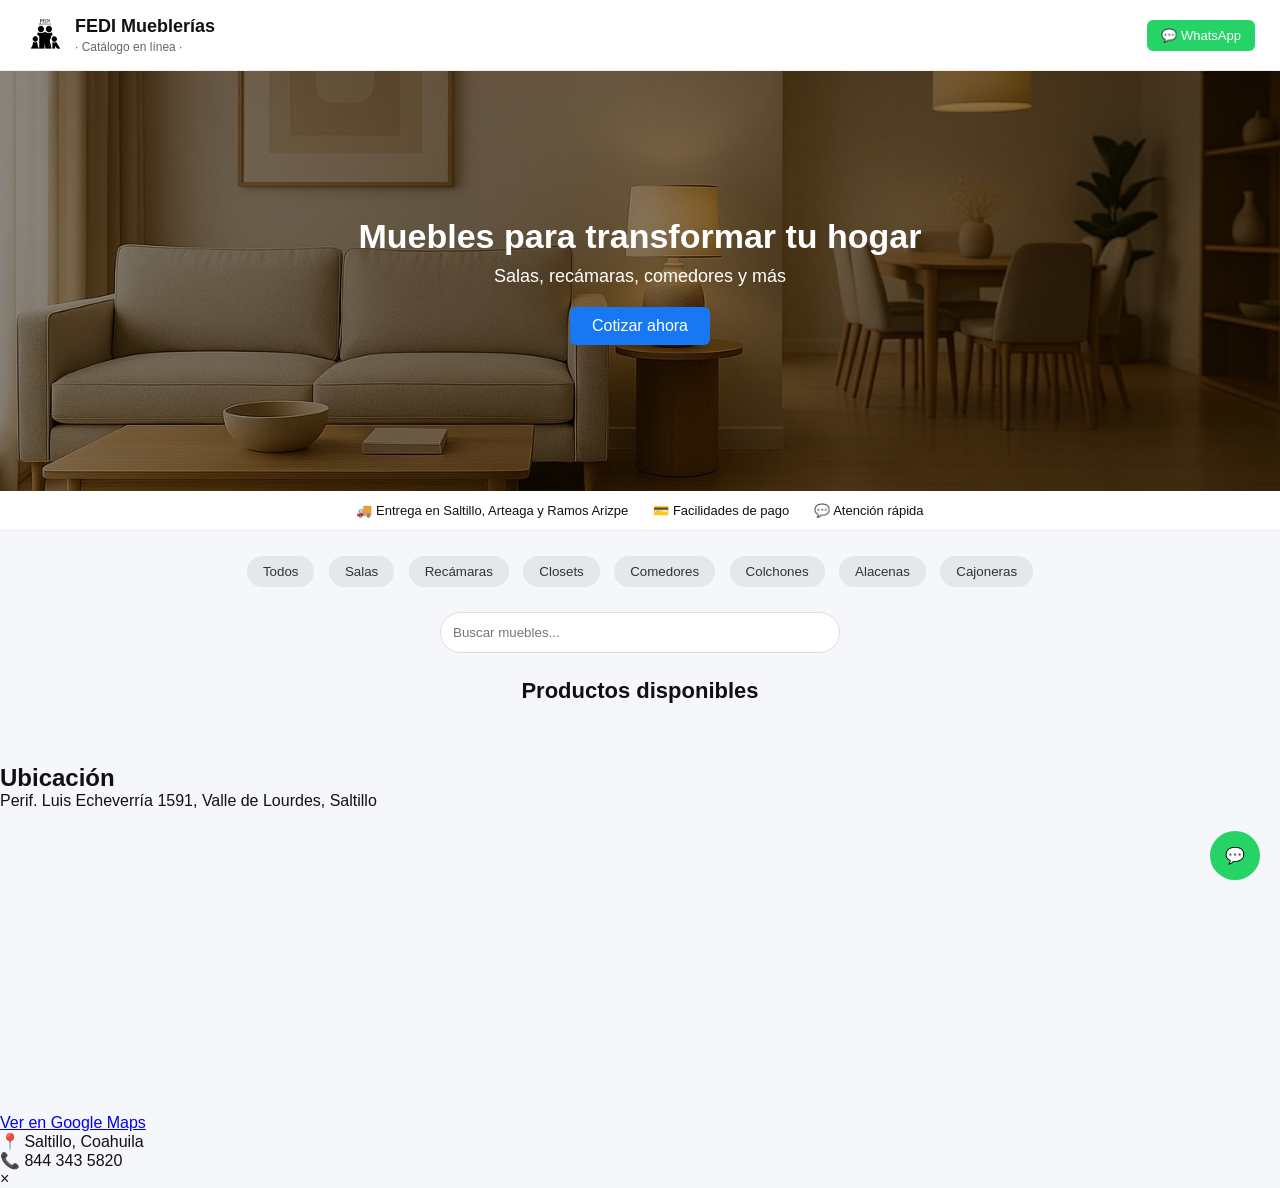
==== commit 4e7c1c52: "Add files via upload" ====
--- a/index.html
+++ b/index.html
@@ -44,6 +44,8 @@
   <button onclick="filtrar('closets')">Closets</button>
   <button onclick="filtrar('comedores')">Comedores</button>
   <button onclick="filtrar('colchones')">Colchones</button>
+  <button onclick="filtrar('alacenas')">Alacenas</button>
+  <button onclick="filtrar('cajoneras')">Cajoneras</button>
 </section>
 
 <div class="buscador">
--- a/styles.css
+++ b/styles.css
@@ -1,7 +1,9 @@
 :root {
   --primary: #1877F2;
   --whatsapp: #25D366;
-  --bg: #f1f5f9;
+  --dark: #111;
+  --gray: #666;
+  --bg: #f5f7fa;
 }
 
 /* RESET */
@@ -12,8 +14,9 @@
 }
 
 body {
-  font-family: Arial;
+  font-family: 'Segoe UI', Arial, sans-serif;
   background: var(--bg);
+  color: var(--dark);
 }
 
 /* HEADER */
@@ -21,9 +24,9 @@
   display: flex;
   justify-content: space-between;
   align-items: center;
-  padding: 15px 20px;
+  padding: 15px 25px;
   background: white;
-  border-bottom: 1px solid #ddd;
+  border-bottom: 1px solid #eee;
 }
 
 .header-left {
@@ -36,10 +39,28 @@
   width: 40px;
 }
 
+.header h1 {
+  font-size: 18px;
+}
+
+.header span {
+  font-size: 12px;
+  color: var(--gray);
+}
+
+.header-btn {
+  background: var(--whatsapp);
+  color: white;
+  padding: 8px 14px;
+  border-radius: 6px;
+  text-decoration: none;
+  font-size: 13px;
+}
+
 /* HERO */
 .hero-banner {
-  height: 400px;
-  background: linear-gradient(rgba(0,0,0,0.4), rgba(0,0,0,0.4)),
+  height: 420px;
+  background: linear-gradient(rgba(0,0,0,0.45), rgba(0,0,0,0.45)),
               url('img/banner.webp');
   background-size: cover;
   background-position: center;
@@ -51,126 +72,321 @@
 }
 
 .hero-content h2 {
-  font-size: 32px;
+  font-size: 34px;
+  font-weight: 600;
 }
 
 .hero-content p {
   margin: 10px 0;
+  font-size: 18px;
 }
 
 .hero-content a {
+  display: inline-block;
+  margin-top: 10px;
   background: var(--primary);
   color: white;
-  padding: 10px 20px;
-  text-decoration: none;
-  border-radius: 5px;
+  padding: 10px 22px;
+  border-radius: 6px;
+  text-decoration: none;
 }
 
 /* BENEFITS */
 .benefits {
   display: flex;
   justify-content: center;
-  gap: 20px;
+  gap: 25px;
   background: white;
-  padding: 10px;
-  font-size: 14px;
+  padding: 12px;
+  font-size: 13px;
+  border-bottom: 1px solid #eee;
 }
 
 /* CATEGORIAS */
 .categorias {
   text-align: center;
-  margin: 15px;
+  margin: 20px;
 }
 
 .categorias button {
   margin: 5px;
-  padding: 8px 14px;
+  padding: 8px 16px;
   border: none;
-  background: var(--primary);
-  color: white;
+  background: #e4e7eb;
+  color: #333;
   border-radius: 20px;
   cursor: pointer;
 }
 
+.categorias button:hover {
+  background: var(--primary);
+  color: white;
+}
+
 /* BUSCADOR */
 .buscador {
   text-align: center;
-  margin: 15px;
 }
 
 .buscador input {
   width: 90%;
   max-width: 400px;
-  padding: 10px;
-  border-radius: 20px;
+  padding: 12px;
+  border-radius: 25px;
   border: 1px solid #ddd;
+}
+
+/* TITULO */
+.titulo-seccion {
+  text-align: center;
+  margin: 25px 0 10px;
+  font-size: 22px;
 }
 
 /* PRODUCTOS */
 .productos {
   display: grid;
   grid-template-columns: repeat(3, 1fr);
-  gap: 15px;
-  padding: 20px;
+  gap: 22px;
+  padding: 25px;
+  max-width: 1200px;
+  margin: auto;
 }
 
 .card {
   background: white;
-  border-radius: 10px;
+  border-radius: 14px;
   overflow: hidden;
+  border: 1px solid #eee;
+  transition: 0.3s;
+}
+
+.card:hover {
+  transform: translateY(-5px);
+  box-shadow: 0 10px 25px rgba(0,0,0,0.08);
 }
 
 .card img {
   width: 100%;
-  height: 200px;
+  height: 220px;
   object-fit: cover;
-}
+  object-position: center;
+}
+
 
 .card-info {
-  padding: 10px;
+  padding: 14px;
+}
+
+.tag {
+  font-size: 11px;
+  background: black;
+  color: white;
+  padding: 3px 6px;
+  border-radius: 4px;
+}
+
+.card-info h3 {
+  margin: 8px 0;
+  font-size: 15px;
 }
 
 .precio {
   font-weight: bold;
-}
-
-.card-info a {
-  display: block;
-  margin-top: 8px;
+  font-size: 18px;
+}
+
+/* BOTONES */
+.botones-card {
+  display: flex;
+  gap: 8px;
+  margin-top: 10px;
+}
+
+.btn-detalle {
+  flex: 1;
+  background: #111;
+  color: white;
+  text-align: center;
+  padding: 8px;
+  border-radius: 6px;
+  text-decoration: none;
+}
+
+.btn-wsp {
+  flex: 1;
   background: var(--whatsapp);
   color: white;
   text-align: center;
   padding: 8px;
-  text-decoration: none;
-  border-radius: 5px;
-}
-
-/* FLOATING */
-.floating {
-  position: fixed;
-  bottom: 15px;
-  right: 15px;
-  background: var(--whatsapp);
-  color: white;
-  padding: 15px;
-  border-radius: 50%;
-  text-decoration: none;
-}
-
-/* FOOTER */
-footer {
-  background: #111;
-  color: white;
-  text-align: center;
-  padding: 15px;
+  border-radius: 6px;
+  text-decoration: none;
 }
 
 /* DETALLE */
 .detalle-container {
   display: grid;
   grid-template-columns: 1fr 1fr;
-  gap: 40px;
-  padding: 40px;
+  gap: 50px;
+  padding: 50px;
+  max-width: 1100px;
+  margin: auto;
+}
+
+.detalle-img img {
+  width: 100%;
+  border-radius: 14px;
+}
+
+.detalle-info h1 {
+  font-size: 30px;
+  margin-bottom: 10px;
+}
+
+.color-circle {
+  width: 28px;
+  height: 28px;
+  border-radius: 50%;
+  display: inline-block;
+  margin: 6px;
+  cursor: pointer;
+  border: 2px solid #ddd;
+}
+
+.color-circle:hover {
+  transform: scale(1.1);
+}
+
+.extra {
+  margin: 10px 0;
+  color: var(--gray);
+}
+
+.volver {
+  display: inline-block;
+  margin-top: 20px;
+  font-size: 14px;
+  color: var(--gray);
+  text-decoration: none;
+}
+
+/* FLOAT */
+.floating {
+  position: fixed;
+  bottom: 20px;
+  right: 20px;
+  background: var(--whatsapp);
+  color: white;
+  padding: 15px;
+  border-radius: 50%;
+  text-decoration: none;
+}
+
+/* RESPONSIVE */
+@media (max-width: 900px) {
+  .productos {
+    grid-template-columns: repeat(2, 1fr);
+  }
+
+  .detalle-container {
+    grid-template-columns: 1fr;
+  }
+}
+
+@media (max-width: 500px) {
+  .productos {
+    grid-template-columns: 1fr;
+  }
+}
+/* DETALLE PRO */
+.detalle-container {
+  display: grid;
+  grid-template-columns: 1fr 1fr;
+  gap: 60px;
+  padding: 50px;
+  max-width: 1100px;
+  margin: auto;
+}
+
+.detalle-img img {
+  width: 100%;
+  border-radius: 14px;
+  transition: 0.3s;
+}
+
+.detalle-img img:hover {
+  transform: scale(1.02);
+}
+
+/* INFO */
+.detalle-info h1 {
+  font-size: 32px;
+  margin-bottom: 10px;
+}
+
+.colores {
+  margin: 10px 0;
+}
+
+/* COLORES PRO */
+.color-circle {
+  width: 28px;
+  height: 28px;
+  border-radius: 50%;
+  display: inline-block;
+  margin-right: 8px;
+  cursor: pointer;
+  border: 2px solid transparent;
+  transition: 0.2s;
+}
+
+.color-circle:hover {
+  transform: scale(1.1);
+}
+
+.color-circle.active {
+  border: 2px solid black;
+}
+
+/* BOTON */
+.btn-wsp {
+  display: block;
+  margin-top: 20px;
+  background: #25D366;
+  color: white;
+  padding: 14px;
+  text-align: center;
+  border-radius: 8px;
+  text-decoration: none;
+  font-weight: 500;
+}
+
+/* VOLVER */
+.volver {
+  display: inline-block;
+  margin-top: 20px;
+  font-size: 14px;
+  color: #666;
+  text-decoration: none;
+}
+
+/* RESPONSIVE DETALLE */
+@media (max-width: 900px) {
+  .detalle-container {
+    grid-template-columns: 1fr;
+    padding: 25px;
+  }
+}
+img[src*="closet"] {
+  object-position: center;
+}
+/* ===== DETALLE PRO ===== */
+
+.detalle-container {
+  display: grid;
+  grid-template-columns: 1fr 1fr;
+  gap: 50px;
+  padding: 50px;
   max-width: 1100px;
   margin: auto;
 }
@@ -178,6 +394,7 @@
 .detalle-img img {
   width: 100%;
   border-radius: 12px;
+  object-fit: cover;
 }
 
 .detalle-info h1 {
@@ -185,12 +402,17 @@
   margin-bottom: 10px;
 }
 
+.label {
+  margin-top: 15px;
+  font-weight: bold;
+}
+
 .color-circle {
-  width: 25px;
-  height: 25px;
+  width: 28px;
+  height: 28px;
   border-radius: 50%;
   display: inline-block;
-  margin: 5px;
+  margin: 6px;
   cursor: pointer;
   border: 2px solid #ddd;
 }
@@ -206,18 +428,19 @@
 
 .btn-wsp {
   display: block;
-  margin-top: 15px;
-  background: var(--whatsapp);
-  color: white;
-  padding: 12px;
-  text-align: center;
-  border-radius: 6px;
-  text-decoration: none;
+  margin-top: 20px;
+  background: #25D366;
+  color: white;
+  padding: 14px;
+  text-align: center;
+  border-radius: 8px;
+  text-decoration: none;
+  font-size: 16px;
 }
 
 .volver {
   display: inline-block;
-  margin-top: 15px;
-  color: #555;
-  text-decoration: none;
-}
+  margin-top: 20px;
+  color: #777;
+  text-decoration: none;
+}
